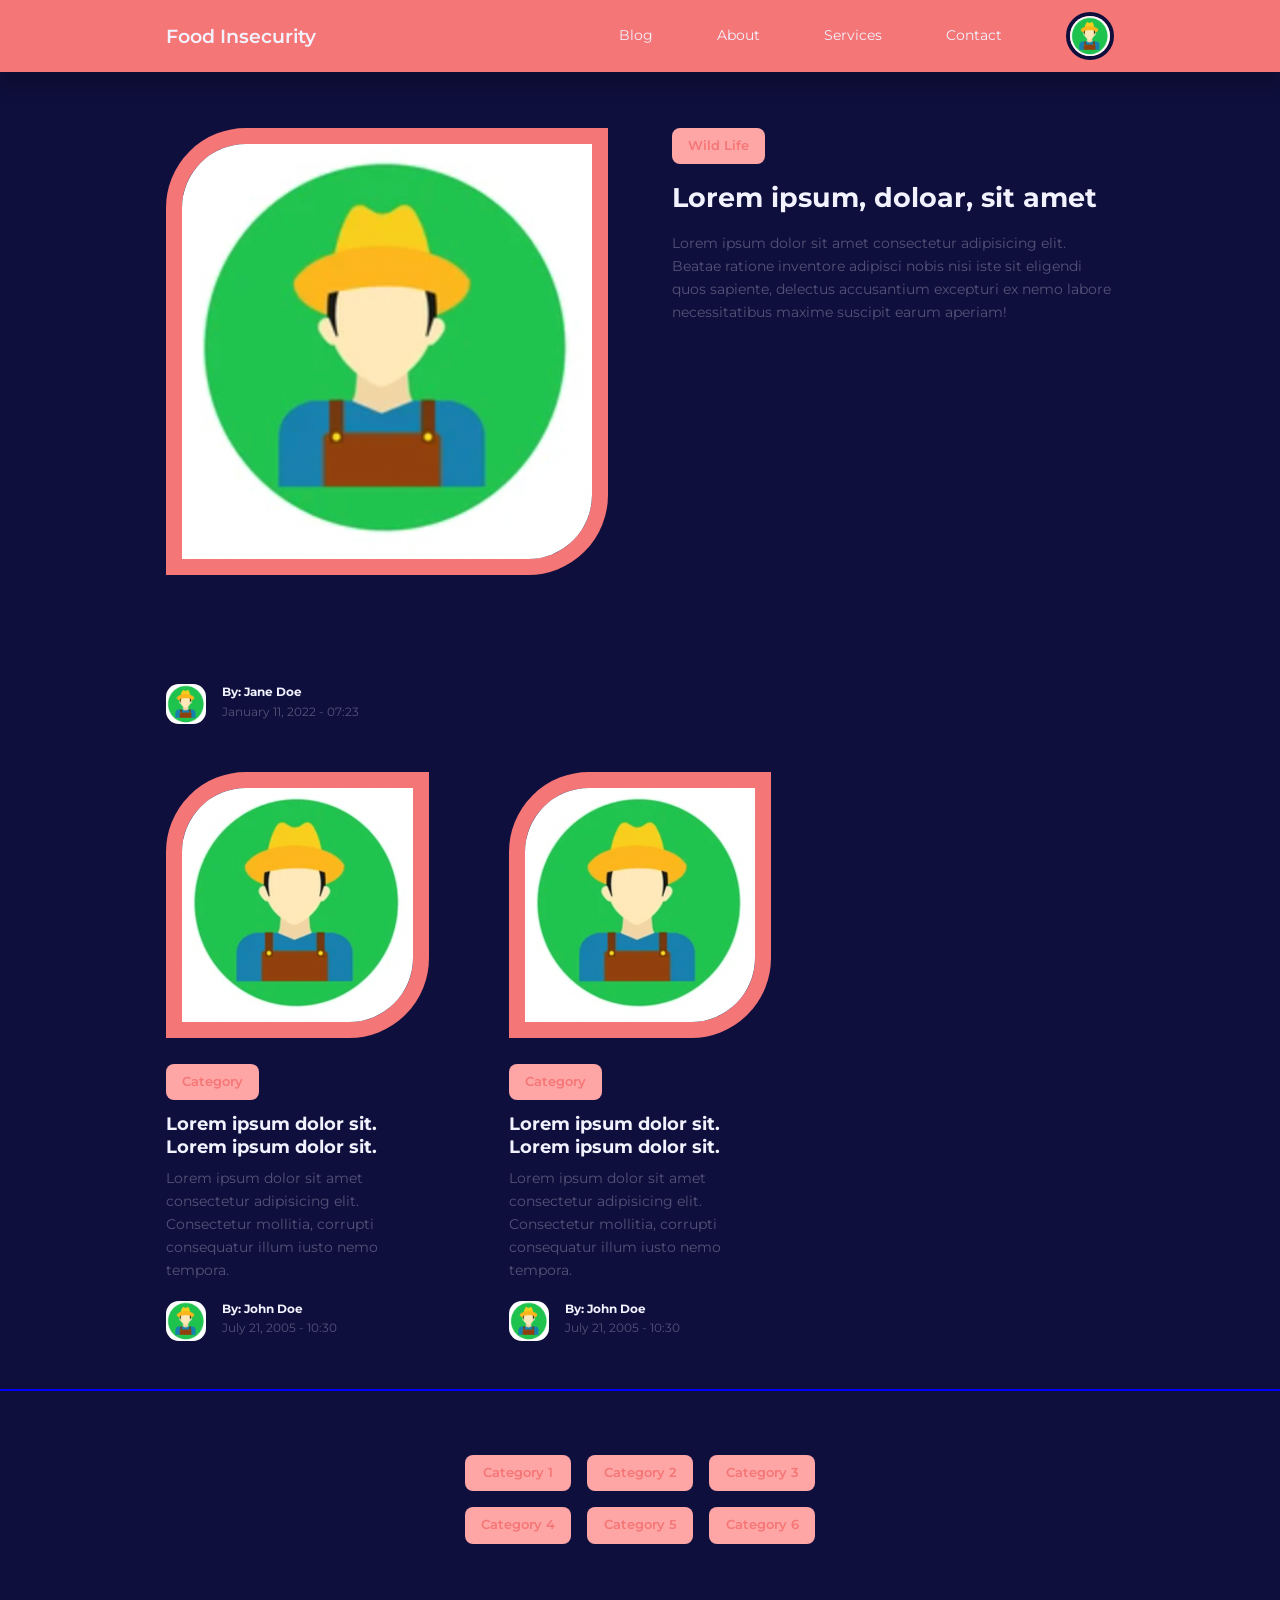
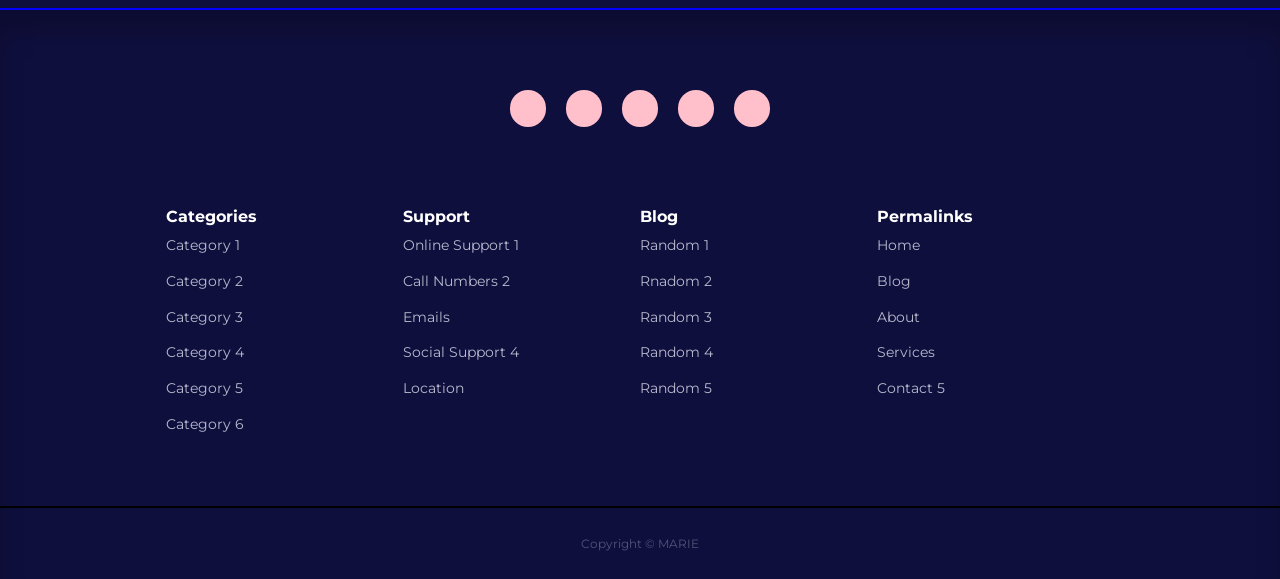
==== index.html @ 0c1de83c "added contents to category page and title" ====
<!DOCTYPE html>
<html lang="en">
<head>
    <meta charset="UTF-8">
    <meta http-equiv="X-UA-Compatible" content="IE=edge">
    <meta name="viewport" content="width=device-width, initial-scale=1.0">
    <title>Blog Website</title>
    <link rel="stylesheet" href="style.css"> 
    <!-- icons  -->
    <link rel="stylesheet" href="https://unicons.iconscout.com/release/v4.0.0/css/line.css">
    <link href="https://fonts.googleapis.com/css2?family=Montserrat:wght@300;400;500;600;700;800&display=swap" rel="stylesheet">
</head>
<body>
    <nav>
        <div class="container nav__container">
            <a href="index.html" class="nav__logo">Food Insecurity</a>
            <ul class="nav__items">
                <li><a href="blog.html">Blog</a></li>
                <li><a href="about.html">About</a></li>
                <li><a href="services.html">Services</a></li>
                <li><a href="contact.html">Contact</a></li>
                <!-- <li><a href="signin.html">SignIn</a></li> -->
                <li class="nav__profile">
                    <div class="avatar">
                        <img src="./images/farmer1_avatar.png">
                    </div>
                    <ul>
                        <li><a href="dashboard.html">Dashboard</a></li>
                        <li><a href="logout.html">Logout</a></li>
                    </ul>
                </li>
            </ul>
            
            <button id="open__nav-btn"><i class="uil uil-bars"></i></button>
            <button id="close__nav-btn"><i class="uil uil-multiply"></i></button>
         </div>
    </nav>
    <!-- end of nav -->

    <section class="featured"> 
        <div class="container featured__container">
            <div class="post__thumbnail">
                <img src="./images/farmer1_avatar.png">
            </div>
                <div class="post__info">
                    <a href="" class="category__button">Wild Life</a>
                    <h2 class="post__title"><a href="post.html"> Lorem ipsum, doloar, sit amet </a></h2>
                    <p class="post_body">
                        Lorem ipsum dolor sit amet consectetur adipisicing elit. Beatae ratione inventore adipisci nobis nisi iste sit eligendi quos sapiente, delectus accusantium excepturi ex nemo labore necessitatibus maxime suscipit earum aperiam!</p>
                </div>
                <div class="post__author">
                    <div class="post__author-avatar">
                        <img src="./images/farmer1_avatar.png">
                    </div>
                    <div class="post__author-info">
                        <h5>By: Jane Doe</h5>
                        <small>January 11, 2022 - 07:23</small>
                    </div>
                </div>
        </div>
    </section>
    <!-- end of featured -->

    <section class="posts">
        <div class="container posts__container">
            <article class="post">
                <div class="post__thumbnail">
                    <img src="./images/farmer1_avatar.png">
                </div>
                <div class="post__info">
                    <a href="category-posts.html" class="category__button">Category</a>
                    <h3 class="post_title">
                        <a href="post.html">Lorem ipsum dolor sit. Lorem ipsum dolor sit. </a>
                    </h3>
                    <p class="post__body">
                        Lorem ipsum dolor sit amet consectetur adipisicing elit. Consectetur mollitia, corrupti consequatur illum iusto nemo tempora.
                    </p>
                    <div class="post__author">
                        <div class="post__author-avatar">
                            <img src="./images/farmer1_avatar.png">
                        </div>
                        <div class="post__author-info">
                            <h5>By: John Doe </h5>
                            <small>
                                July 21, 2005 - 10:30
                            </small>
                        </div>
                    </div>
                </div>
            </article>
            <article class="post">
                <div class="post__thumbnail">
                    <img src="./images/farmer1_avatar.png">
                </div>
                <div class="post__info">
                    <a href="category-posts.html" class="category__button">Category</a>
                    <h3 class="post_title">
                        <a href="post.html">Lorem ipsum dolor sit. Lorem ipsum dolor sit. </a>
                    </h3>
                    <p class="post__body">
                        Lorem ipsum dolor sit amet consectetur adipisicing elit. Consectetur mollitia, corrupti consequatur illum iusto nemo tempora.
                    </p>
                    <div class="post__author">
                        <div class="post__author-avatar">
                            <img src="./images/farmer1_avatar.png">
                        </div>
                        <div class="post__author-info">
                            <h5>By: John Doe </h5>
                            <small>
                                July 21, 2005 - 10:30
                            </small>
                        </div>
                    </div>
                </div>
            </article>
        </div>
    </section>

    <!-- start of categrory -->
    <section class="category__buttons">
        <div class="container category__buttons-container">
            <a href="" class="category__button">Category 1</a>
            <a href="" class="category__button">Category 2</a>
            <a href="" class="category__button">Category 3</a>
            <a href="" class="category__button">Category 4</a>
            <a href="" class="category__button">Category 5</a>
            <a href="" class="category__button">Category 6</a>
        </div>
    </section>

    <!-- start of footer -->
    <footer>
        <div class="footer__socials">
            <a href="https://youtube.com" target="_blank"><i class="uil uil-youtube"></i></a>
            <a href="https://facebook.com" target="_blank"><i class="uil uil-facebook-f"></i></a>
            <a href="https://instagram.com" target="_blank"><i class="uil uil-instagram-alt"></i></a>
            <a href="https://linkedin.com" target="_blank"><i class="uil uil-linkedin"></i></a>
            <a href="https://twitter.com" target="_blank"><i class="uil uil-twitter"></i></a>
        </div>

        <div class="container footer__container">
            <article>
                <h4>Categories</h4>
                <ul>
                    <li><a href="">Category 1</a></li>
                    <li><a href="">Category 2</a></li>
                    <li><a href="">Category 3</a></li>
                    <li><a href="">Category 4</a></li>
                    <li><a href="">Category 5</a></li>
                    <li><a href="">Category 6</a></li>
                </ul>
            </article>
            <article>
                <h4>Support</h4>
                <ul>
                    <li><a href="">Online Support 1</a></li>
                    <li><a href="">Call Numbers 2</a></li>
                    <li><a href="">Emails </a></li>
                    <li><a href="">Social Support 4</a></li>
                    <li><a href="">Location</a></li>
                </ul>
            </article>
            <article>
                <h4>Blog</h4>
                <ul>
                    <li><a href="">Random 1</a></li>
                    <li><a href="">Rnadom 2</a></li>
                    <li><a href="">Random 3</a></li>
                    <li><a href="">Random 4</a></li>
                    <li><a href="">Random 5</a></li>
                </ul>
            </article>
            <article>
                <h4>Permalinks</h4>
                <ul>
                    <li><a href="">Home</a></li>
                    <li><a href="">Blog</a></li>
                    <li><a href="">About</a></li>
                    <li><a href="">Services</a></li>
                    <li><a href="">Contact 5</a></li>
                </ul>
            </article>
        </div>
        <div class="footer__copyright">
            <small>Copyright &copy; MARIE </small>
        </div>
    </footer>

    <script src="./main.js"></script>
</body>
</html>
---- style.css ----
:root {
    --color-primary: #F57676;
    --color-primary-light: #FCC0C0;
    --color-primary-variant: #FEA5A5;
    --color-red: #F70A0A;
    --color-red-light: #F94444;
    --color-green: #00c475;
    --color-green-light: hsl(156,100%,38%,15%);
    --color-gray-900: #1e1e66;
    --color-gray-700: #2d2b7c;
    --color-gray-300: rgba(242, 242, 254, 0.3);
    --color-white: #f2f2fe;
    --color-bg: #0f0f3e;

    --transition: all 300ms ease;

    --container-width-lg: 74%;
    --container-width-md: 88%;
    --form-width: 40%;

    --card-border-radius-1: 0.3rem;
    --card-border-radius-2: 0.5rem;
    --card-border-radius-3: 0.8rem;
    --card-border-radius-4: 2rem;
    --card-border-radius-5: 5rem;

}

* {
    margin: 0;
    padding: 0;
    outline: 0;
    border: 0;
    appearance: 0;
    list-style: none;
    text-decoration: none;
}

body {
    font-family: 'Montserrat', sans-serif;
    line-height: 1.6;
    color: var(--color-gray-300);
    overflow-x: hidden;
    background: var(--color-bg);
    font-size: 0.9rem; 
} 

.container {
    width: var(--container-width-lg);
    max-width: 1800px;
    margin-inline: auto;
}

section {
    margin-top: 3rem;
    width: 100vw;

}

h1, h2, h3, h4, h5 {
    color: var(--color-white);
    line-height: 1.3;
}

h1 {
    font-size: 3rem;
    margin: 1rem 0;
}

h2 {
    font-size: 1.7rem;
    margin: 1rem 0;
}

h3 {
    font-size: 1.1rem;
    margin: 0.8rem 0 0.5rem;
}

h4 {
    font-size: 1rem;
}

a {
    color: var(--color-white);
    transition: var(--transition)
}

img {
    display: block;
    width: 100%;
    object-fit: cover;
}


/* nav */
nav {
    background: var(--color-primary);
    width: 100vw;
    height: 4.5rem;
    position: fixed;
    top: 0;
    z-index: 10;
    box-shadow: 0 1rem 1rem rgba(0,0,0,0.2);
}

nav button {
    display: none;
}

.nav__container {
    height: 100%;
    display: flex;
    align-items: center;
    justify-content: space-between;
}

.avatar {
    width: 2.5rem;
    height: 2.5rem;
    border-radius: 50%;
    overflow: hidden;
    border: 0.3rem solid var(--color-bg);
}

.nav__logo {
    font-weight: 600;
    font-size: 1.2rem;
}

.nav__items {
    display: flex;
    align-items: center;
    gap: 4rem;
}

.nav__profile {
    position: relative;
    cursor: pointer;
}

.nav__profile ul {
    position: absolute;
    top: 125%;
    right: 0;
    display: flex;
    flex-direction: column;
    box-shadow: 0 3rem 3rem rgba(0,0,0,0.4);
    visibility: hidden;
    opacity: 0;
    transition: var(--transition);
}
/* this will show nav ul when hovering over .nav__profile */
.nav__profile:hover > ul {
    visibility: visible;
    opacity: 1;
}

.nav__profile ul li a {
    padding: 1rem;
    background: var(--color-gray-900);
    display: block;
    width: 100%;
}

.nav__profile ul li:last-child a {
    background: var(--color-red);
    color: var(--ccolor-bg);
}



/* category button */
.category__button {
    background: var(--color-primary-variant);
    color: var(--color-primary);
    display: inline-block;
    padding: 0.5rem 1rem;
    border-radius: var(--card-border-radius-2);
    font-weight: 600;
    font-size: 0.8rem;
    text-align: center;
}

.category__button:hover {
    color: var(--color-white);
}

/* general post */
.post__thumbnail {
    border-radius: var(--card-border-radius-5) 0;
    border: 1rem solid var(--color-primary);
    overflow: hidden;
    margin-bottom: 1.6rem;
}

.post:hover .post__thumbnail img {
    filter: saturate(0);
    transition: filter 500ms ease;
}

.post__author {
    display: flex;
    gap: 1rem;
    margin-top: 1.2rem;
}

.post__author-avatar {
    width: 2.5rem;
    height: 2.5rem;
    border-radius: var(--card-border-radius-3);
    overflow: hidden;
}

/* featured post */
.featured {
    margin-top: 8rem;
}

.featured__container {
    display: grid;
    grid-template-columns: 1fr 1fr;
    gap: 4rem;  
}

.featured .post__thumbnail {
    height: fit-content;
}

/* posts */
.posts__container {
    display: grid;
    grid-template-columns: repeat(3, 1fr);
    gap: 5rem;
}

/* button categories */
.category__buttons {
    padding: 4rem 0;
    border-top: 2px solid blue;
    border-bottom: 2px solid blue;
}

.category__buttons-container {
    width: fit-content;
    display: grid;    
    grid-template-columns: repeat(3, 1fr);
    gap: 1rem;
}

/* footer */
footer {
    background: #0f0f3e;
    padding: 5rem 0 0;
    box-shadow: inset 0 1.5rem 1.5rem rgba(0,0,0,0.2);
}

.footer__socials {
    margin-inline: auto;
    width: fit-content;
    margin-bottom: 5rem;
    display: flex;
    justify-content: space-between;
    align-items: center;
    gap: 1.2rem;
}

.footer__socials a {
    background-color: pink;
    border-radius: 50%;
    width: 2.3rem;
    height: 2.3rem;
    display: flex;
    align-items: center;
    justify-content: center;
}

.footer__socials a:hover {
    background: white;
    color: green;
}

.footer__container {
    display: grid;
    grid-template-columns: repeat(4, 1fr);
}

footer h4 {
    color: white;
    margin-bottom: blue;
}

footer ul li {
    padding: 0.4rem 0;
}

footer ul a {
    opacity: 0.75;
}

footer ul a:hover {
    letter-spacing: 0.2rem;
    opacity: 1;
}

.footer__copyright {
    text-align: center;
    padding: 1.5rem 0;
    border-top: 2px solid black;
    margin-top: 4rem;
}

/* search */
.search__bar {
    margin-top: 7rem;
}

.search__bar-container {
    position: relative;
    width: 30rem;
    background: var(--color-gray-900);
    display: flex;
    align-items: center;
    justify-content: space-between;
    overflow: hidden;
    padding: 0.6rem 1rem;
    border-radius: var(--card-border-radius-2);
    color: var(--color-gray-300);
}

.search__bar-container > div {
    width: 100%;
    display: flex;
    align-items: center;
}

.search__bar input {
    background-color: transparent;
    margin-left: 0.7rem;
    padding: 0.5rem 0;
    width: 100%;
}

/* button  */
.btn {
    display: inline-block;
    width: fit-content;
    padding: 0.6rem 1.2rem;
    background-color: var(--color-primary);
    border-radius: var(--card-border-radius-2);
    cursor: pointer;
    transition: var(--transition);
    color: white;
}

/* single .post */
.singlepost {
    margin: 6rem 0 2rem;
}

.singlepost__container {
    width: var(--form-width);
    background: var(--color-gray-900);
    padding: 1rem 2rem 3rem;
}
.singlepost__thumbnail {
    margin-top: 1.5rem 0 1rem;
}
.singlepost__container p {
    margin-top: 1rem;
    line-height: 1.7;
}

/* media queries (tablets, medium devices) */
@media screen and (max-width: 1024px) {
    .container {
        width: var(--container-width-md);
    }
    h2 {
        font-size: 1.6rem;
    }
    h3 {
        font-size: 1.2rem;
    }
    h5 {
        font-size: 0.8rem;
    }

    nav button {
        display: inline-block;
        font-size: 1.5rem;
        background: transparent;
        color: var(--color-white);
        cursor: pointer;
    }

    nav button#close__nav-btn {
        display: none;
    }

    .nav__container {
        position: relative;
    }

    .nav__items {
        position: absolute;
        flex-direction: column;
        top: 100%;
        right: 0;
        align-items: flex-start;
        justify-content: center;
        gap:0;
        display: none;
    }

    .nav__items li {
        width: 100%;
        height: 4.5rem;
        display: flex;
        align-items: center;
        box-shadow: -2rem 3rem 7rem rgba(0,0,0,0.7);
        border-top: 1px solid var(--color-bg);
        animation: animateDropdown 1s 0s ease forwards;
        opacity: 0;
        transform-origin: top;
    }
   
    @keyframes animateDropdown {
        0% {
            transform: rotateX(90deg);
        }
        100% {
            transform: rotateX(0deg);
            opacity: 1;
        }
    }

    .nav__items li a {
        border-radius: 0;
        width: 100%;
        height: 100%;
        background: var(--color-gray-900);
        padding: 0 2rem;
        display: flex;
        align-items: center;
    }


    .nav__profile {
        background: var(--color-gray-900);
    }

    .nav__profile ul {
        top: 100%;
        width: 100%;
    }

    .nav__profile .avatar {
        margin-left: 2rem;
        border: 0;

    }

    .featured__container {
        gap: 3rem;
    }

    .posts__container {
        grid-template-columns: 1fr 1fr;
        gap: 3rem;
    }

    .footer__container {
        grid-template-columns: 1fr 1fr ;
    }

    .search__bar-container {
        width: 60%;
    }
}

/* media queries (phones, small devices) */

@media screen and (max-width: 600px) {
   section {
     margin-top: 2rem; 
   }
   h1 {
    font-size: 2rem;
   }
   .featured {
    margin-top: 6rem;
   }
   .featured__container {
    grid-template-columns: 1fr;
    gap: 0;
   }
   .posts__container {
    grid-template-columns: 1fr;
   }
   .category__buttons-container {
    grid-template-columns: 1fr 1fr;
   }
   .footer__container {
    grid-template-columns: 1fr;
    text-align: center;
    gap: 2rem;

   }
   /* blog */
   .search__bar-container {
    width:  var(--container-width-md);
}
}
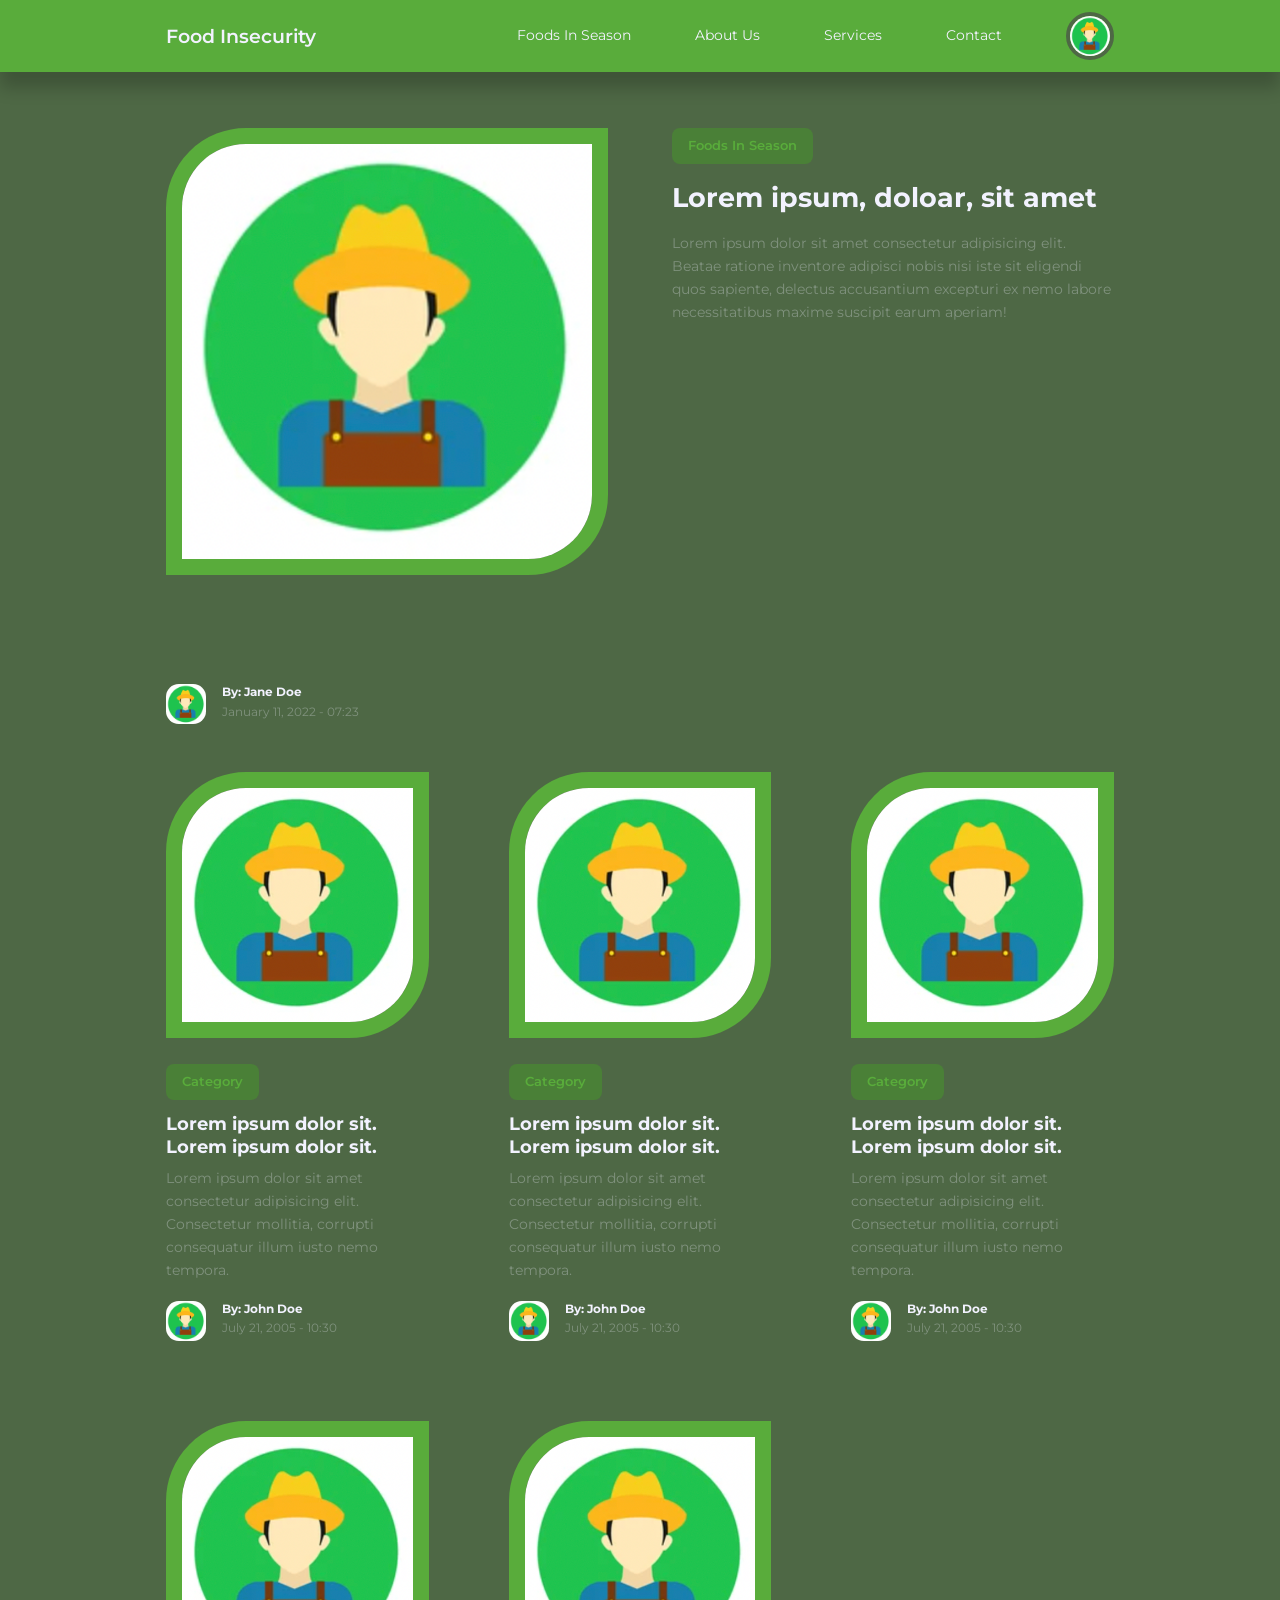
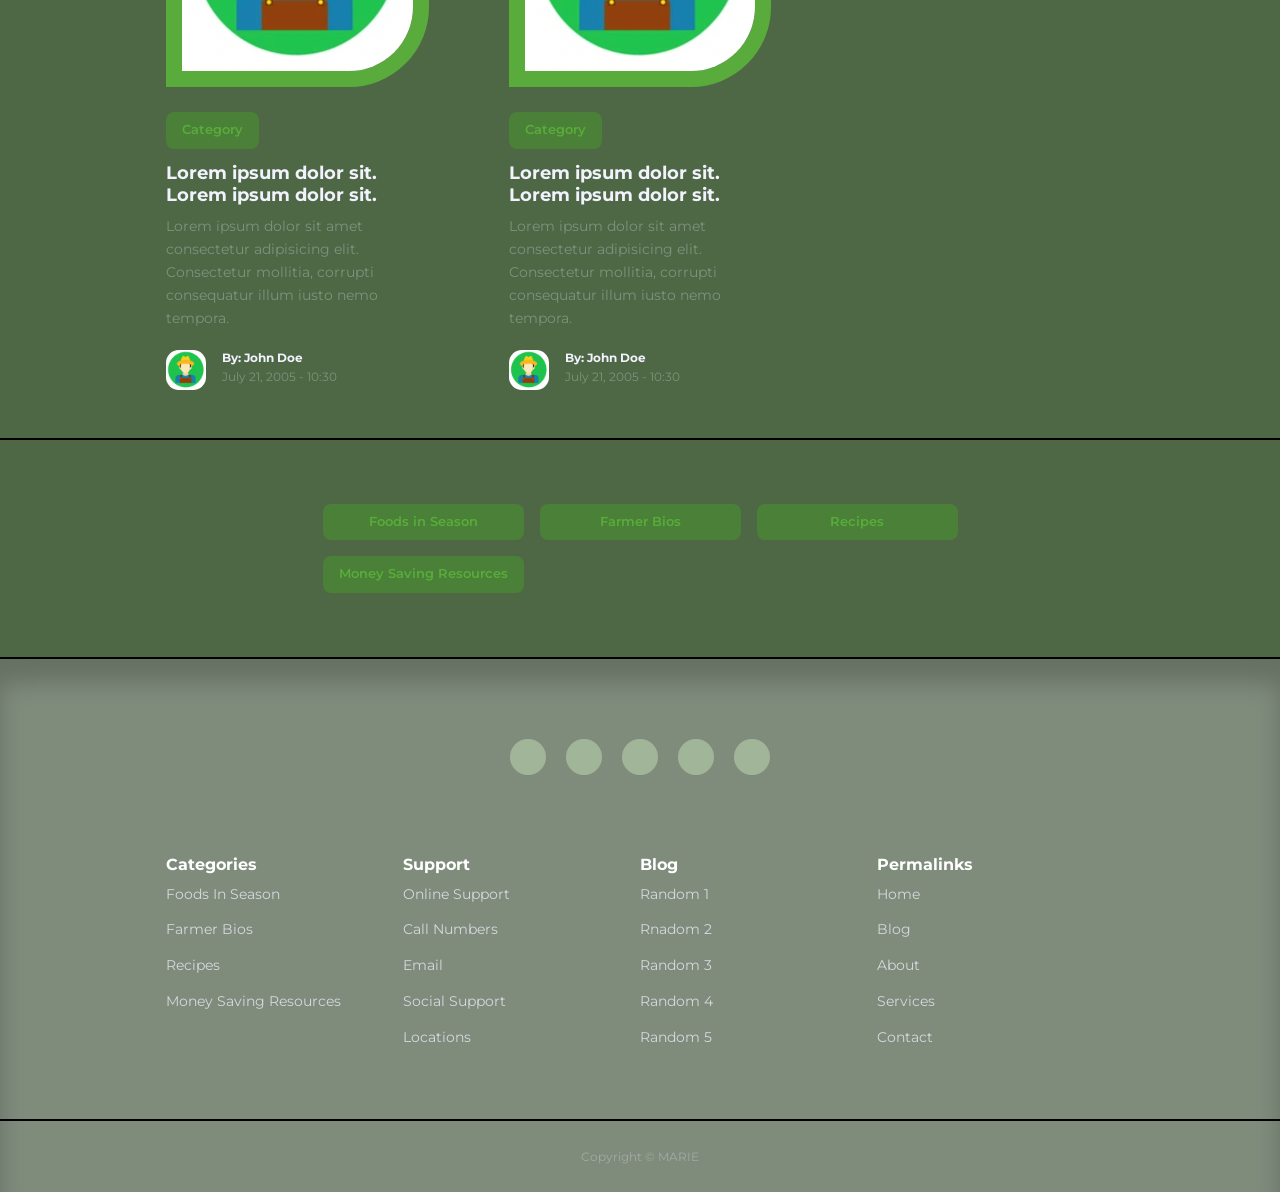
==== commit f407d7cf: "changing color theme, label names" ====
--- a/index.html
+++ b/index.html
@@ -15,8 +15,8 @@
         <div class="container nav__container">
             <a href="index.html" class="nav__logo">Food Insecurity</a>
             <ul class="nav__items">
-                <li><a href="blog.html">Blog</a></li>
-                <li><a href="about.html">About</a></li>
+                <li><a href="blog.html">Foods In Season</a></li>
+                <li><a href="about.html">About Us</a></li>
                 <li><a href="services.html">Services</a></li>
                 <li><a href="contact.html">Contact</a></li>
                 <!-- <li><a href="signin.html">SignIn</a></li> -->
@@ -43,7 +43,7 @@
                 <img src="./images/farmer1_avatar.png">
             </div>
                 <div class="post__info">
-                    <a href="" class="category__button">Wild Life</a>
+                    <a href="" class="category__button">Foods In Season</a>
                     <h2 class="post__title"><a href="post.html"> Lorem ipsum, doloar, sit amet </a></h2>
                     <p class="post_body">
                         Lorem ipsum dolor sit amet consectetur adipisicing elit. Beatae ratione inventore adipisci nobis nisi iste sit eligendi quos sapiente, delectus accusantium excepturi ex nemo labore necessitatibus maxime suscipit earum aperiam!</p>
@@ -113,18 +113,92 @@
                     </div>
                 </div>
             </article>
+            <article class="post">
+                <div class="post__thumbnail">
+                    <img src="./images/farmer1_avatar.png">
+                </div>
+                <div class="post__info">
+                    <a href="category-posts.html" class="category__button">Category</a>
+                    <h3 class="post_title">
+                        <a href="post.html">Lorem ipsum dolor sit. Lorem ipsum dolor sit. </a>
+                    </h3>
+                    <p class="post__body">
+                        Lorem ipsum dolor sit amet consectetur adipisicing elit. Consectetur mollitia, corrupti consequatur illum iusto nemo tempora.
+                    </p>
+                    <div class="post__author">
+                        <div class="post__author-avatar">
+                            <img src="./images/farmer1_avatar.png">
+                        </div>
+                        <div class="post__author-info">
+                            <h5>By: John Doe </h5>
+                            <small>
+                                July 21, 2005 - 10:30
+                            </small>
+                        </div>
+                    </div>
+                </div>
+            </article>
+            <article class="post">
+                <div class="post__thumbnail">
+                    <img src="./images/farmer1_avatar.png">
+                </div>
+                <div class="post__info">
+                    <a href="category-posts.html" class="category__button">Category</a>
+                    <h3 class="post_title">
+                        <a href="post.html">Lorem ipsum dolor sit. Lorem ipsum dolor sit. </a>
+                    </h3>
+                    <p class="post__body">
+                        Lorem ipsum dolor sit amet consectetur adipisicing elit. Consectetur mollitia, corrupti consequatur illum iusto nemo tempora.
+                    </p>
+                    <div class="post__author">
+                        <div class="post__author-avatar">
+                            <img src="./images/farmer1_avatar.png">
+                        </div>
+                        <div class="post__author-info">
+                            <h5>By: John Doe </h5>
+                            <small>
+                                July 21, 2005 - 10:30
+                            </small>
+                        </div>
+                    </div>
+                </div>
+            </article>
+            <article class="post">
+                <div class="post__thumbnail">
+                    <img src="./images/farmer1_avatar.png">
+                </div>
+                <div class="post__info">
+                    <a href="category-posts.html" class="category__button">Category</a>
+                    <h3 class="post_title">
+                        <a href="post.html">Lorem ipsum dolor sit. Lorem ipsum dolor sit. </a>
+                    </h3>
+                    <p class="post__body">
+                        Lorem ipsum dolor sit amet consectetur adipisicing elit. Consectetur mollitia, corrupti consequatur illum iusto nemo tempora.
+                    </p>
+                    <div class="post__author">
+                        <div class="post__author-avatar">
+                            <img src="./images/farmer1_avatar.png">
+                        </div>
+                        <div class="post__author-info">
+                            <h5>By: John Doe </h5>
+                            <small>
+                                July 21, 2005 - 10:30
+                            </small>
+                        </div>
+                    </div>
+                </div>
+            </article>
         </div>
     </section>
 
     <!-- start of categrory -->
     <section class="category__buttons">
         <div class="container category__buttons-container">
-            <a href="" class="category__button">Category 1</a>
-            <a href="" class="category__button">Category 2</a>
-            <a href="" class="category__button">Category 3</a>
-            <a href="" class="category__button">Category 4</a>
-            <a href="" class="category__button">Category 5</a>
-            <a href="" class="category__button">Category 6</a>
+            <a href="" class="category__button">Foods in Season</a>
+            <a href="" class="category__button">Farmer Bios</a>
+            <a href="" class="category__button">Recipes</a>
+            <a href="" class="category__button">Money Saving Resources</a>
+
         </div>
     </section>
 
@@ -142,22 +216,20 @@
             <article>
                 <h4>Categories</h4>
                 <ul>
-                    <li><a href="">Category 1</a></li>
-                    <li><a href="">Category 2</a></li>
-                    <li><a href="">Category 3</a></li>
-                    <li><a href="">Category 4</a></li>
-                    <li><a href="">Category 5</a></li>
-                    <li><a href="">Category 6</a></li>
+                    <li><a href="">Foods In Season</a></li>
+                    <li><a href="">Farmer Bios</a></li>
+                    <li><a href="">Recipes</a></li>
+                    <li><a href="">Money Saving Resources</a></li>
                 </ul>
             </article>
             <article>
                 <h4>Support</h4>
                 <ul>
-                    <li><a href="">Online Support 1</a></li>
-                    <li><a href="">Call Numbers 2</a></li>
-                    <li><a href="">Emails </a></li>
-                    <li><a href="">Social Support 4</a></li>
-                    <li><a href="">Location</a></li>
+                    <li><a href="">Online Support</a></li>
+                    <li><a href="">Call Numbers</a></li>
+                    <li><a href="">Email</a></li>
+                    <li><a href="">Social Support</a></li>
+                    <li><a href="">Locations</a></li>
                 </ul>
             </article>
             <article>
@@ -177,7 +249,7 @@
                     <li><a href="">Blog</a></li>
                     <li><a href="">About</a></li>
                     <li><a href="">Services</a></li>
-                    <li><a href="">Contact 5</a></li>
+                    <li><a href="">Contact</a></li>
                 </ul>
             </article>
         </div>
--- a/style.css
+++ b/style.css
@@ -1,16 +1,16 @@
 :root {
-    --color-primary: #F57676;
-    --color-primary-light: #FCC0C0;
-    --color-primary-variant: #FEA5A5;
+    --color-primary: #59AC3B;
+    --color-primary-light: #88AE7B;
+    --color-primary-variant: #4A8037;
     --color-red: #F70A0A;
     --color-red-light: #F94444;
     --color-green: #00c475;
     --color-green-light: hsl(156,100%,38%,15%);
-    --color-gray-900: #1e1e66;
-    --color-gray-700: #2d2b7c;
+    --color-gray-900: #3C5334;
+    --color-gray-700: #4E6845;
     --color-gray-300: rgba(242, 242, 254, 0.3);
     --color-white: #f2f2fe;
-    --color-bg: #0f0f3e;
+    --color-bg: #4E6845;
 
     --transition: all 300ms ease;
 
@@ -237,8 +237,8 @@
 /* button categories */
 .category__buttons {
     padding: 4rem 0;
-    border-top: 2px solid blue;
-    border-bottom: 2px solid blue;
+    border-top: 2px solid black;
+    border-bottom: 2px solid black;
 }
 
 .category__buttons-container {
@@ -250,7 +250,7 @@
 
 /* footer */
 footer {
-    background: #0f0f3e;
+    background: #7F8C7C;
     padding: 5rem 0 0;
     box-shadow: inset 0 1.5rem 1.5rem rgba(0,0,0,0.2);
 }
@@ -266,7 +266,7 @@
 }
 
 .footer__socials a {
-    background-color: pink;
+    background-color: rgba(200, 229, 186, 0.466);
     border-radius: 50%;
     width: 2.3rem;
     height: 2.3rem;
@@ -287,7 +287,7 @@
 
 footer h4 {
     color: white;
-    margin-bottom: blue;
+    margin-bottom: var(--color-primary-variant);
 }
 
 footer ul li {
@@ -371,6 +371,16 @@
     line-height: 1.7;
 }
 
+/* category  */
+.category__title {
+    height: 15rem;
+    margin-top: 4.5rem;
+    background-color: var(--color-gray-900);
+    display: grid;
+    place-items: center;
+}
+
+
 /* media queries (tablets, medium devices) */
 @media screen and (max-width: 1024px) {
     .container {
@@ -473,10 +483,12 @@
     .footer__container {
         grid-template-columns: 1fr 1fr ;
     }
-
+/* blog */
     .search__bar-container {
         width: 60%;
     }
+
+
 }
 
 /* media queries (phones, small devices) */
@@ -511,5 +523,10 @@
    .search__bar-container {
     width:  var(--container-width-md);
 }
-}
-
+/* single post */
+.singlepost__container {
+    background-color: transparent;
+    padding: 0;
+    }
+}
+
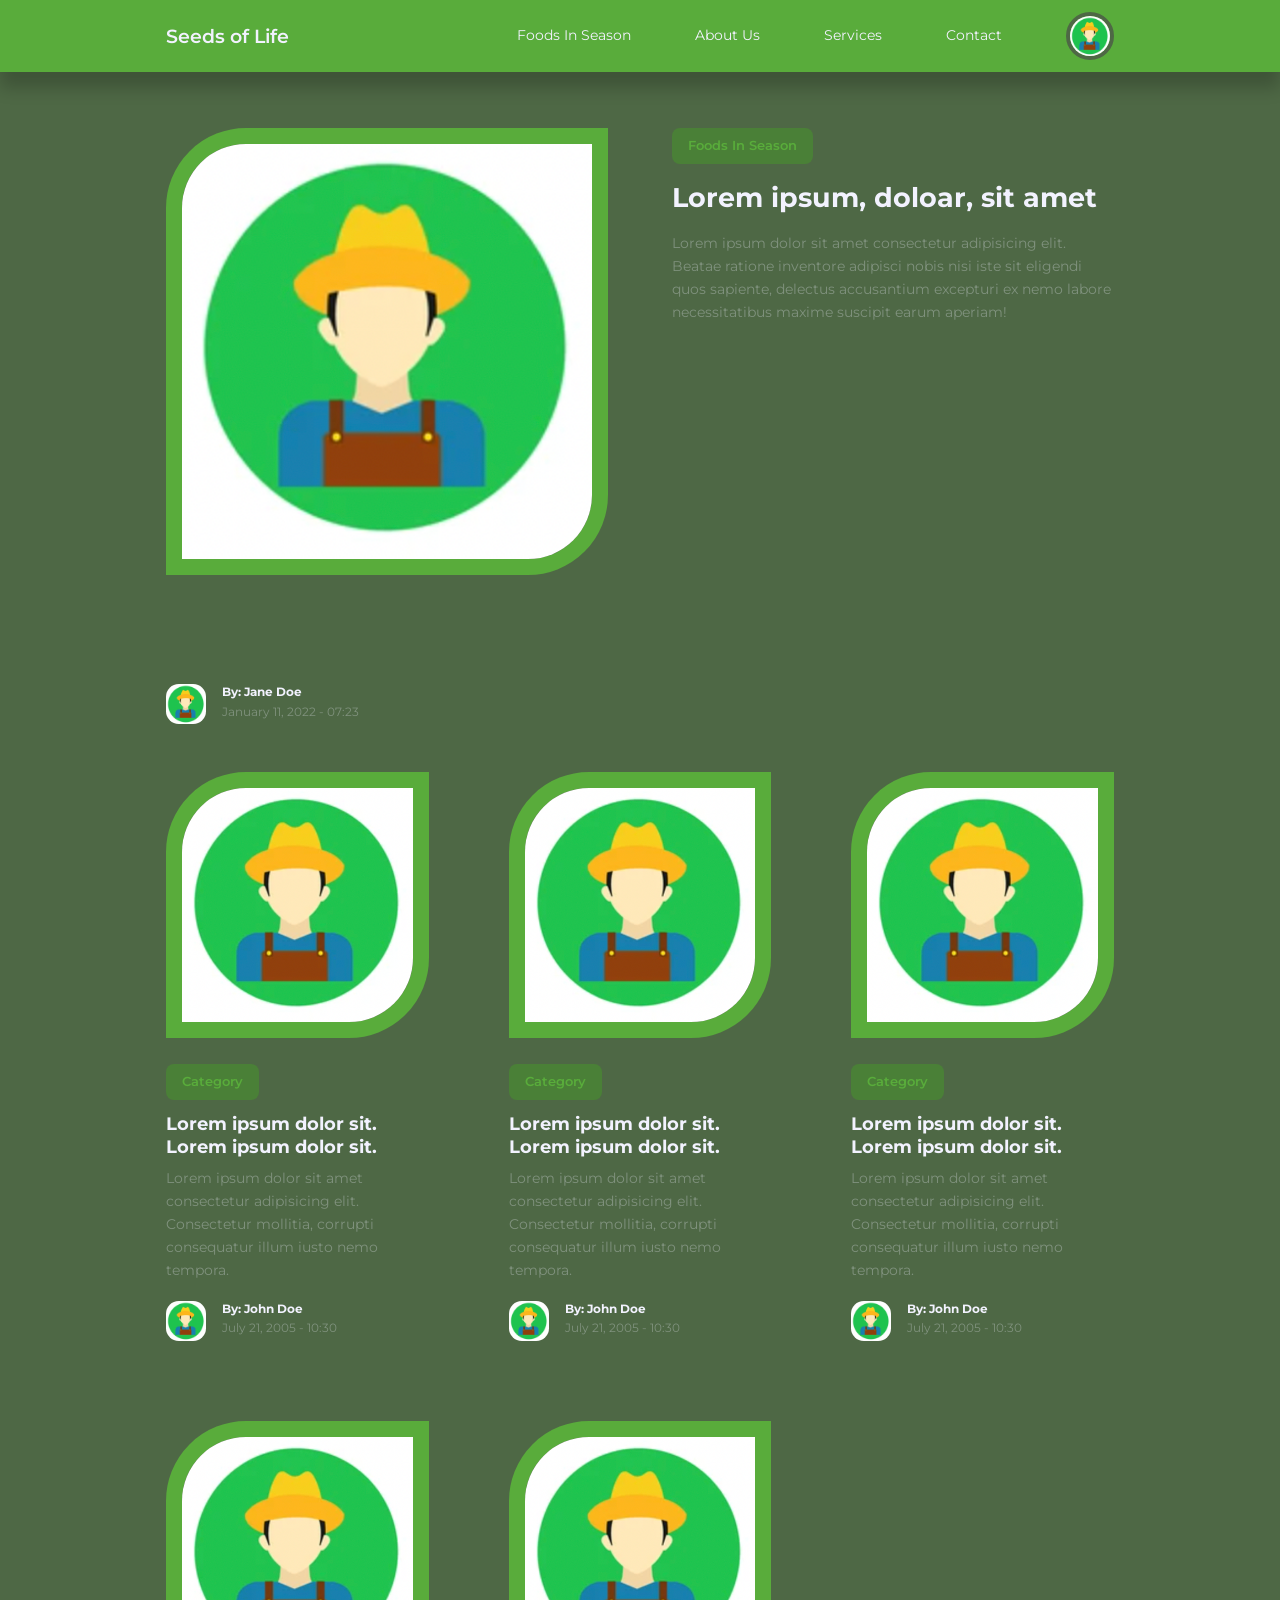
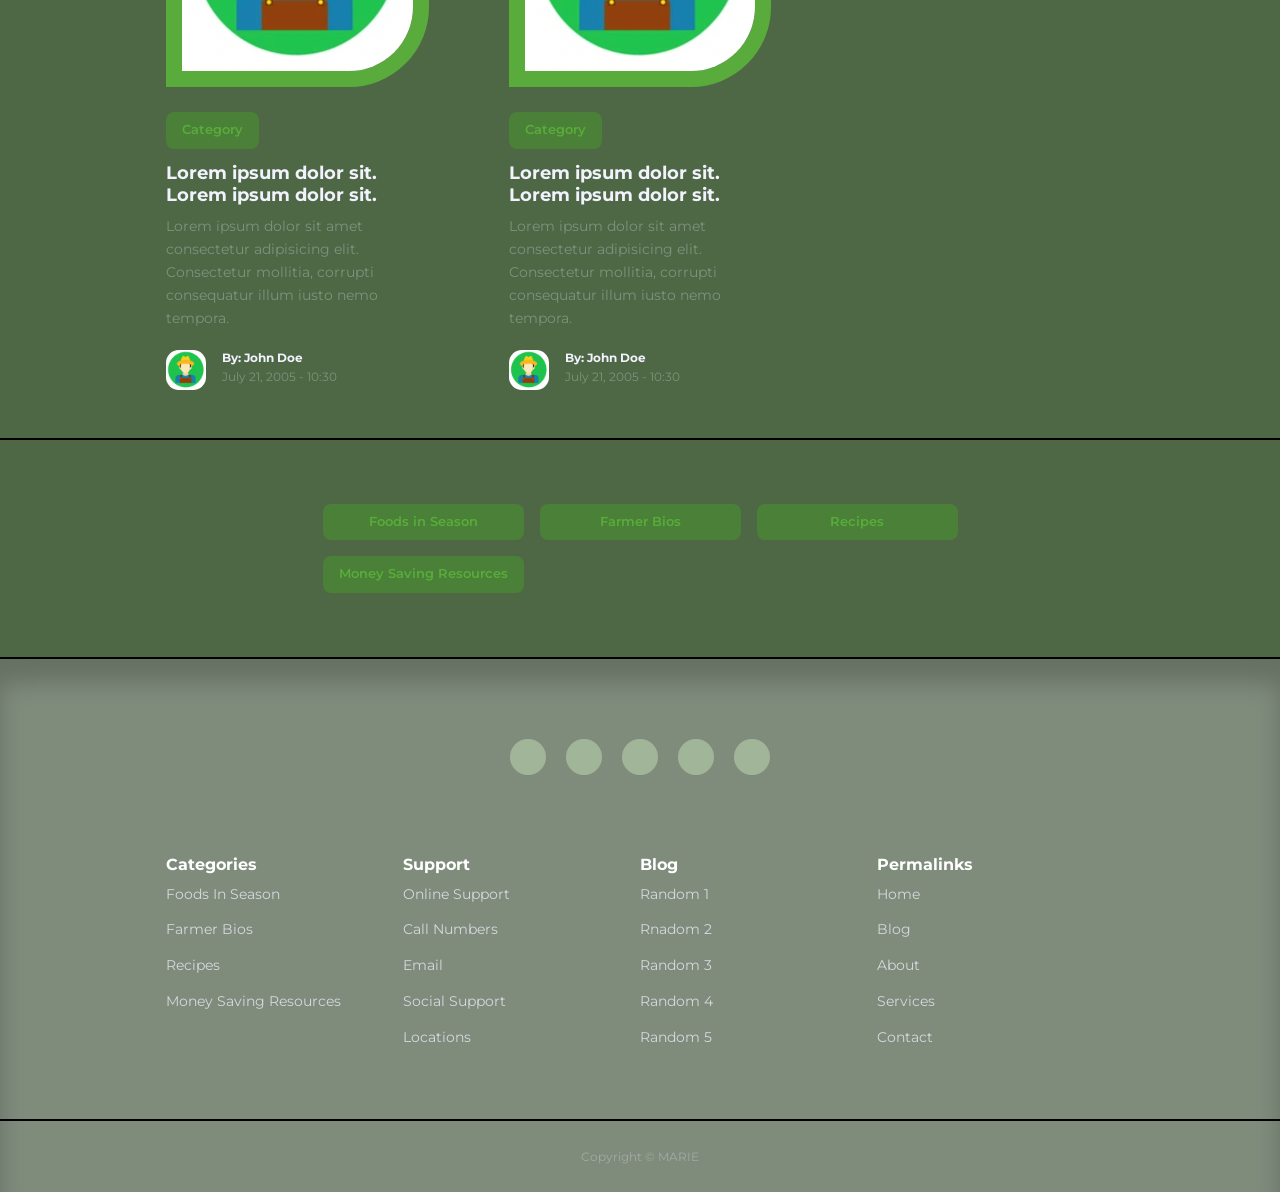
==== commit dc079810: "added company name" ====
--- a/index.html
+++ b/index.html
@@ -13,7 +13,7 @@
 <body>
     <nav>
         <div class="container nav__container">
-            <a href="index.html" class="nav__logo">Food Insecurity</a>
+            <a href="index.html" class="nav__logo">Seeds of Life</a>
             <ul class="nav__items">
                 <li><a href="blog.html">Foods In Season</a></li>
                 <li><a href="about.html">About Us</a></li>
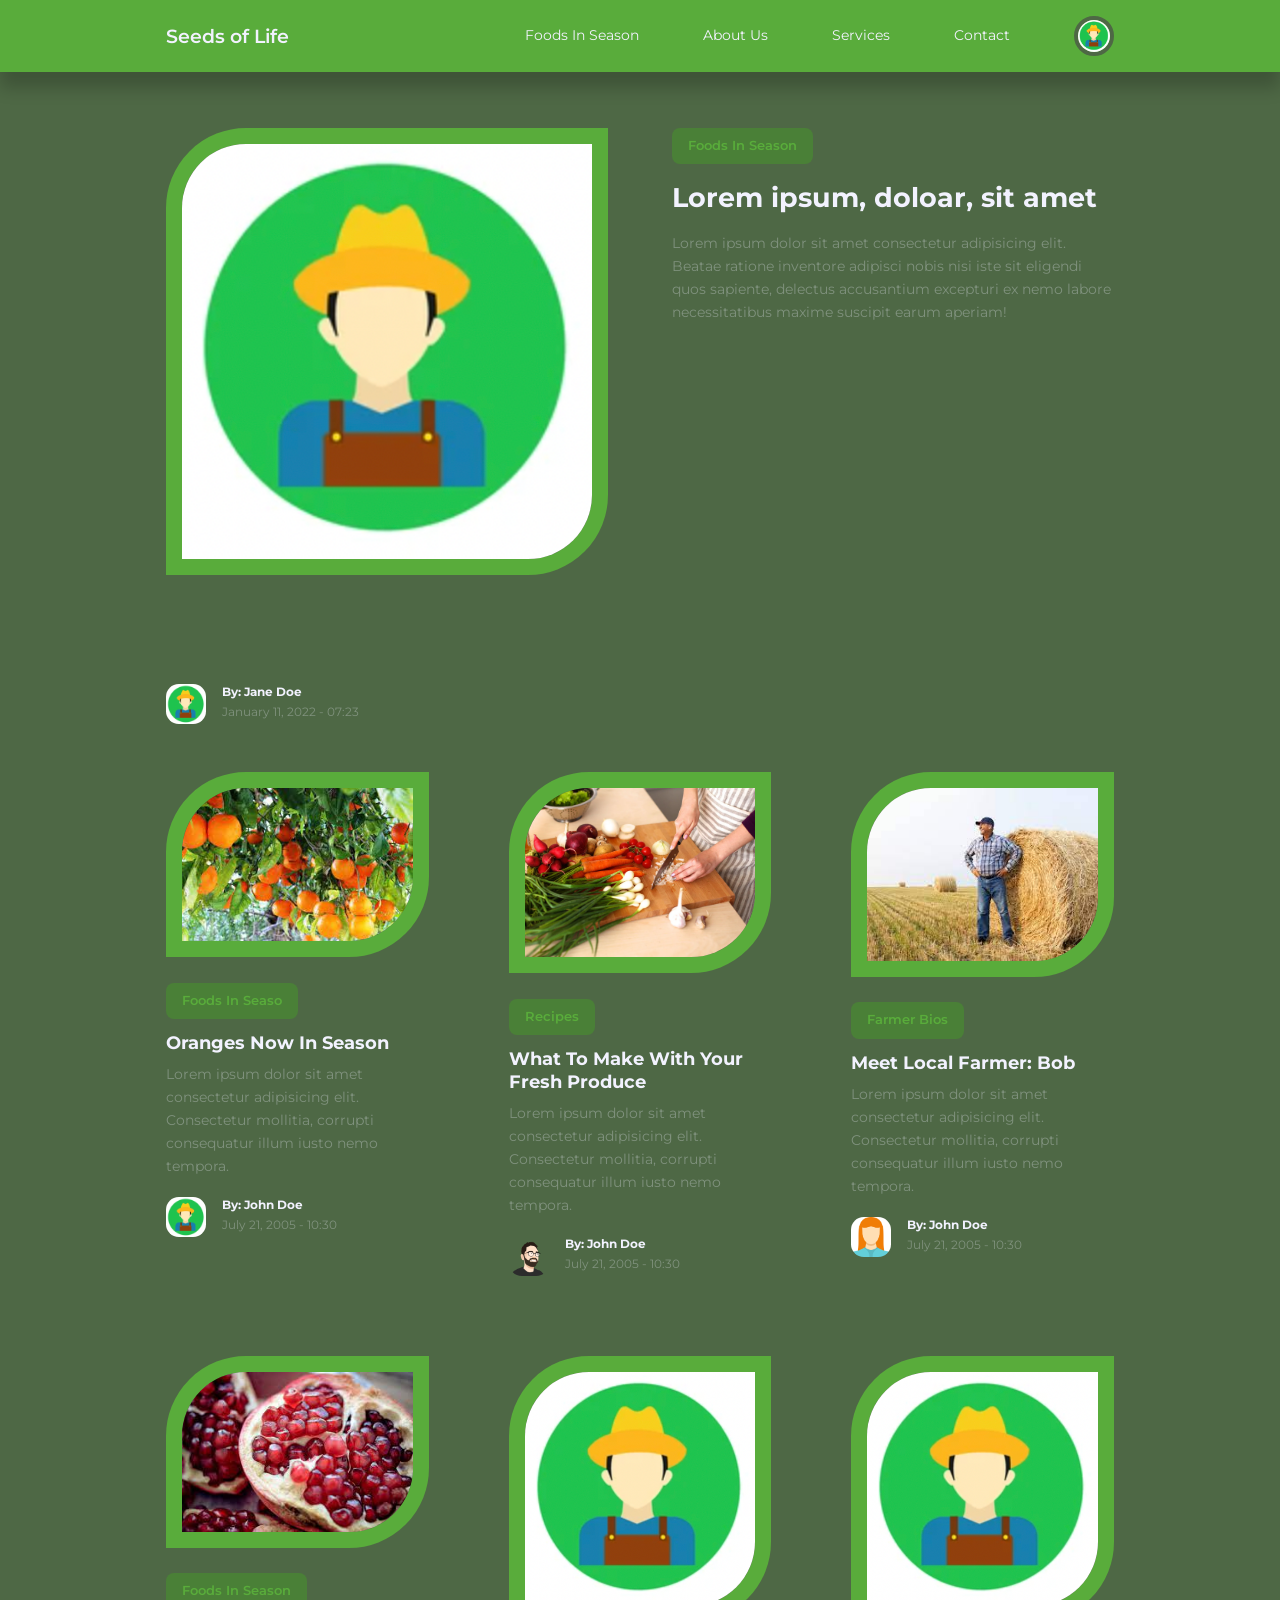
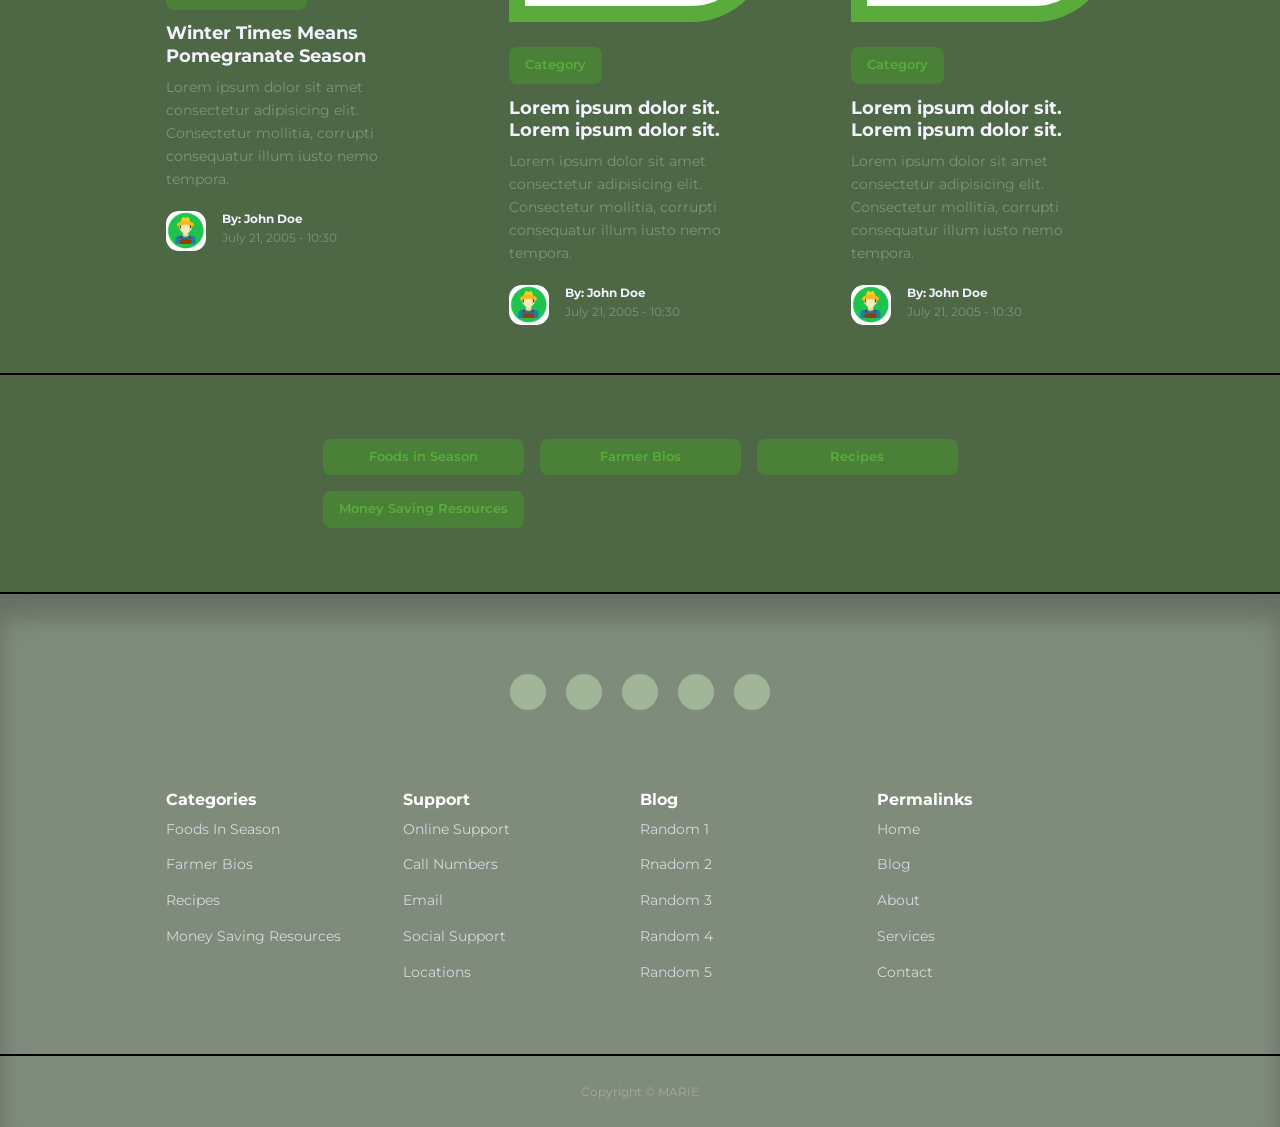
==== commit 0e3f7695: "adding new images/titles to posts on index page" ====
--- a/index.html
+++ b/index.html
@@ -4,7 +4,7 @@
     <meta charset="UTF-8">
     <meta http-equiv="X-UA-Compatible" content="IE=edge">
     <meta name="viewport" content="width=device-width, initial-scale=1.0">
-    <title>Blog Website</title>
+    <title>Seeds of Life Home Page</title>
     <link rel="stylesheet" href="style.css"> 
     <!-- icons  -->
     <link rel="stylesheet" href="https://unicons.iconscout.com/release/v4.0.0/css/line.css">
@@ -65,62 +65,87 @@
         <div class="container posts__container">
             <article class="post">
                 <div class="post__thumbnail">
-                    <img src="./images/farmer1_avatar.png">
-                </div>
-                <div class="post__info">
-                    <a href="category-posts.html" class="category__button">Category</a>
-                    <h3 class="post_title">
-                        <a href="post.html">Lorem ipsum dolor sit. Lorem ipsum dolor sit. </a>
-                    </h3>
-                    <p class="post__body">
-                        Lorem ipsum dolor sit amet consectetur adipisicing elit. Consectetur mollitia, corrupti consequatur illum iusto nemo tempora.
-                    </p>
-                    <div class="post__author">
-                        <div class="post__author-avatar">
-                            <img src="./images/farmer1_avatar.png">
-                        </div>
-                        <div class="post__author-info">
-                            <h5>By: John Doe </h5>
-                            <small>
-                                July 21, 2005 - 10:30
-                            </small>
-                        </div>
-                    </div>
-                </div>
-            </article>
-            <article class="post">
-                <div class="post__thumbnail">
-                    <img src="./images/farmer1_avatar.png">
-                </div>
-                <div class="post__info">
-                    <a href="category-posts.html" class="category__button">Category</a>
-                    <h3 class="post_title">
-                        <a href="post.html">Lorem ipsum dolor sit. Lorem ipsum dolor sit. </a>
-                    </h3>
-                    <p class="post__body">
-                        Lorem ipsum dolor sit amet consectetur adipisicing elit. Consectetur mollitia, corrupti consequatur illum iusto nemo tempora.
-                    </p>
-                    <div class="post__author">
-                        <div class="post__author-avatar">
-                            <img src="./images/farmer1_avatar.png">
-                        </div>
-                        <div class="post__author-info">
-                            <h5>By: John Doe </h5>
-                            <small>
-                                July 21, 2005 - 10:30
-                            </small>
-                        </div>
-                    </div>
-                </div>
-            </article>
-            <article class="post">
-                <div class="post__thumbnail">
-                    <img src="./images/farmer1_avatar.png">
-                </div>
-                <div class="post__info">
-                    <a href="category-posts.html" class="category__button">Category</a>
-                    <h3 class="post_title">
-                        <a href="post.html">Lorem ipsum dolor sit. Lorem ipsum dolor sit. </a>
+                    <img src="./images/oranges.jpg">
+                </div>
+                <div class="post__info">
+                    <a href="category-posts.html" class="category__button">Foods In Seaso</a>
+                    <h3 class="post_title">
+                        <a href="post.html"> Oranges Now In Season </a>
+                    </h3>
+                    <p class="post__body">
+                        Lorem ipsum dolor sit amet consectetur adipisicing elit. Consectetur mollitia, corrupti consequatur illum iusto nemo tempora.
+                    </p>
+                    <div class="post__author">
+                        <div class="post__author-avatar">
+                            <img src="./images/farmer1_avatar.png">
+                        </div>
+                        <div class="post__author-info">
+                            <h5>By: John Doe </h5>
+                            <small>
+                                July 21, 2005 - 10:30
+                            </small>
+                        </div>
+                    </div>
+                </div>
+            </article>
+            <article class="post">
+                <div class="post__thumbnail">
+                    <img src="./images/chopping-vegetables-1.webp">
+                </div>
+                <div class="post__info">
+                    <a href="category-posts.html" class="category__button">Recipes</a>
+                    <h3 class="post_title">
+                        <a href="post.html">What To Make With Your Fresh Produce </a>
+                    </h3>
+                    <p class="post__body">
+                        Lorem ipsum dolor sit amet consectetur adipisicing elit. Consectetur mollitia, corrupti consequatur illum iusto nemo tempora.
+                    </p>
+                    <div class="post__author">
+                        <div class="post__author-avatar">
+                            <img src="./images/avatar2.png">
+                        </div>
+                        <div class="post__author-info">
+                            <h5>By: John Doe </h5>
+                            <small>
+                                July 21, 2005 - 10:30
+                            </small>
+                        </div>
+                    </div>
+                </div>
+            </article>
+            <article class="post">
+                <div class="post__thumbnail">
+                    <img src="./images/farmer1.jpg">
+                </div>
+                <div class="post__info">
+                    <a href="category-posts.html" class="category__button">Farmer Bios</a>
+                    <h3 class="post_title">
+                        <a href="post.html"> Meet Local Farmer: Bob </a>
+                    </h3>
+                    <p class="post__body">
+                        Lorem ipsum dolor sit amet consectetur adipisicing elit. Consectetur mollitia, corrupti consequatur illum iusto nemo tempora.
+                    </p>
+                    <div class="post__author">
+                        <div class="post__author-avatar">
+                            <img src="./images/avatar3.jpg">
+                        </div>
+                        <div class="post__author-info">
+                            <h5>By: John Doe </h5>
+                            <small>
+                                July 21, 2005 - 10:30
+                            </small>
+                        </div>
+                    </div>
+                </div>
+            </article>
+            <article class="post">
+                <div class="post__thumbnail">
+                    <img src="./images/pomegranate.jpg">
+                </div>
+                <div class="post__info">
+                    <a href="category-posts.html" class="category__button">Foods In Season</a>
+                    <h3 class="post_title">
+                        <a href="post.html">Winter Times Means Pomegranate Season </a>
                     </h3>
                     <p class="post__body">
                         Lorem ipsum dolor sit amet consectetur adipisicing elit. Consectetur mollitia, corrupti consequatur illum iusto nemo tempora.
--- a/style.css
+++ b/style.css
@@ -34,6 +34,7 @@
     appearance: 0;
     list-style: none;
     text-decoration: none;
+    box-sizing: border-box;
 }
 
 body {
@@ -141,7 +142,7 @@
 
 .nav__profile ul {
     position: absolute;
-    top: 125%;
+    top: 140%;
     right: 0;
     display: flex;
     flex-direction: column;
@@ -320,6 +321,7 @@
     width: 30rem;
     background: var(--color-gray-900);
     display: flex;
+    flex-direction: row;
     align-items: center;
     justify-content: space-between;
     overflow: hidden;
@@ -353,6 +355,19 @@
     color: white;
 }
 
+.btn.sm {
+    padding: 0.3rem 0.7rem;
+    font-size: 0.8rem;
+}
+
+.btn.danger {
+    background: red;
+}
+
+.btn:hover {
+    background: white;
+    color: var(--color-bg);
+}
 /* single .post */
 .singlepost {
     margin: 6rem 0 2rem;
@@ -380,7 +395,135 @@
     place-items: center;
 }
 
-
+/* empty pages  */
+
+.empty__page {
+    height: 70vh;
+    display: grid;
+    place-content: center;
+}
+
+/* forms */
+
+.form__section  {
+    display: grid;
+    place-items: center;
+    height: 100vh;
+}
+
+.form__section-container {
+    width: var(--form-width);
+}
+.alert__message { 
+    padding: 0.8rem 1.4rem;
+    margin-bottom: 1rem;
+    border-radius: var(--card-border-radius-2);
+}
+.alert__message.error {
+    background: rgb(240, 150, 150);
+    color: red;
+}
+.alert__message.success {
+    background-color: var(--color-primary-variant);
+    color: var(--color-green);
+}
+
+form {
+    display: flex;
+    flex-direction: column;
+    gap: 1rem;
+}
+
+.form__control {
+    display: flex;
+    flex-direction: column;
+    gap: 0.6rem;
+}
+
+.form__control.inline {
+    flex-direction: row;
+    align-items: center;
+}
+
+input, textarea, select {
+    padding: 0.8rem 1.4rem;
+    background-color: var(--color-primary-light); 
+    border-radius: var(--card-border-radius-2);
+    resize: none;
+    color: white;
+}
+
+.form__section small {
+   color: var(--color-primary);
+}
+
+/* dashboard */
+.dashboard {
+    margin-top: 6rem;
+}
+
+.sidebar__toggle {
+    display: none ;
+}
+
+.dashboard__container {
+    display: grid;
+    grid-template-columns: 14rem auto;
+    gap: 1rem;
+    background: var(--color-primary-variant);
+    padding: 2rem;
+    margin-bottom: 5rem;
+}
+
+.dashboard aside a {
+    background-color: var(--color-primary);
+    display: flex;
+    gap: 1rem;
+    align-items: center;
+    padding: 1.6rem;
+}
+.dashboard aside ul li a {
+    border-bottom: 1px solid var(--color-primary-variant);
+}
+
+.dashboard aside a:hover {
+    background: var(--color-primary-light);
+}
+
+.dashboard aside a.active {
+    background-color: var(--color-gray-900);
+}
+
+.dashboard main {
+    margin-left: 1.5rem;
+}
+
+.dashboard main h2 {
+    margin: 0 0 2rem 0;
+    line-height: 1;
+}
+
+.dashboard main table {
+    width: 100%;
+    text-align: left;
+}
+
+.dashboard main table th {
+    background-color: var(--color-primary-light);
+    padding: 0.8rem;
+    color: white;
+}
+.dashboard main table td {
+    padding: 0.8rem;
+    border-bottom: 1px solid rgb(37, 47, 31);
+}
+
+.dashboard main table tr:hover td {
+    background-color: var(--color-bg);
+    color: white;
+    cursor: default;
+    transition: var(--transition);
+}
 /* media queries (tablets, medium devices) */
 @media screen and (max-width: 1024px) {
     .container {
@@ -487,8 +630,34 @@
     .search__bar-container {
         width: 60%;
     }
-
-
+/* form */
+    .form__section-container {
+        padding: 3rem;
+    }
+
+    /* dashbaord */
+    .dashboard__container {
+        grid-template-columns: 4.3rem auto;
+        padding: 0;
+        background: transparent;
+    }
+
+    .dashboard aside h5 {
+        display: none;
+    }
+    .dashboard main table thead {
+        display: none;
+    }
+    .dashboard main table tr {
+        display: flex;
+        flex-direction: column;
+    }
+    .dashboard main table tr:nth-child(even) {
+        background: var(--color-primary-variant);
+    }
+    .dashbaord main table tr:hover td {
+        background: transparent;
+    }
 }
 
 /* media queries (phones, small devices) */
@@ -528,5 +697,55 @@
     background-color: transparent;
     padding: 0;
     }
-}
-
+    /* form */
+    .form__section-container {
+        padding: 0;
+    }
+    /* dashboard */
+
+    .dashboard {
+        margin-top: 5rem;
+    }
+    .dashboard__container {
+        grid-template-columns: 1fr ;
+        gap: 0;
+    }
+    .dashboard main {
+        margin: 0;
+    }
+
+    .dashboard main h2 {
+        margin-top: 1rem;
+    }
+    .dashboard aside {
+        position: fixed;
+        box-shadow: 2rem 0 4rem rgba(0, 0, 0, 0.4);
+        left: -100%;
+        height: 100vh;
+        transition: var(--transition);
+        background: var(--color-primary);
+    }
+    .dashboard .sidebar__toggle {
+        display: inline-block;
+        background: var(--color-primary-variant);
+        color: white;
+        position: fixed;
+        right: 0;
+        bottom: 4rem;
+        z-index: 1;
+        width: 2.5rem;
+        height: 2.5rem;
+        border-radius:50% 0 0 50%;
+        font-size: 1.3rem;
+        cursor: pointer;
+        box-shadow: -1rem 0 2rem rgba(0, 0, 0, 0.4);
+    }
+    .dashboard aside a h5 {
+        display: inline-block;
+    }
+
+    #hide__sidebar-btn {
+        display: none;
+    }
+}
+
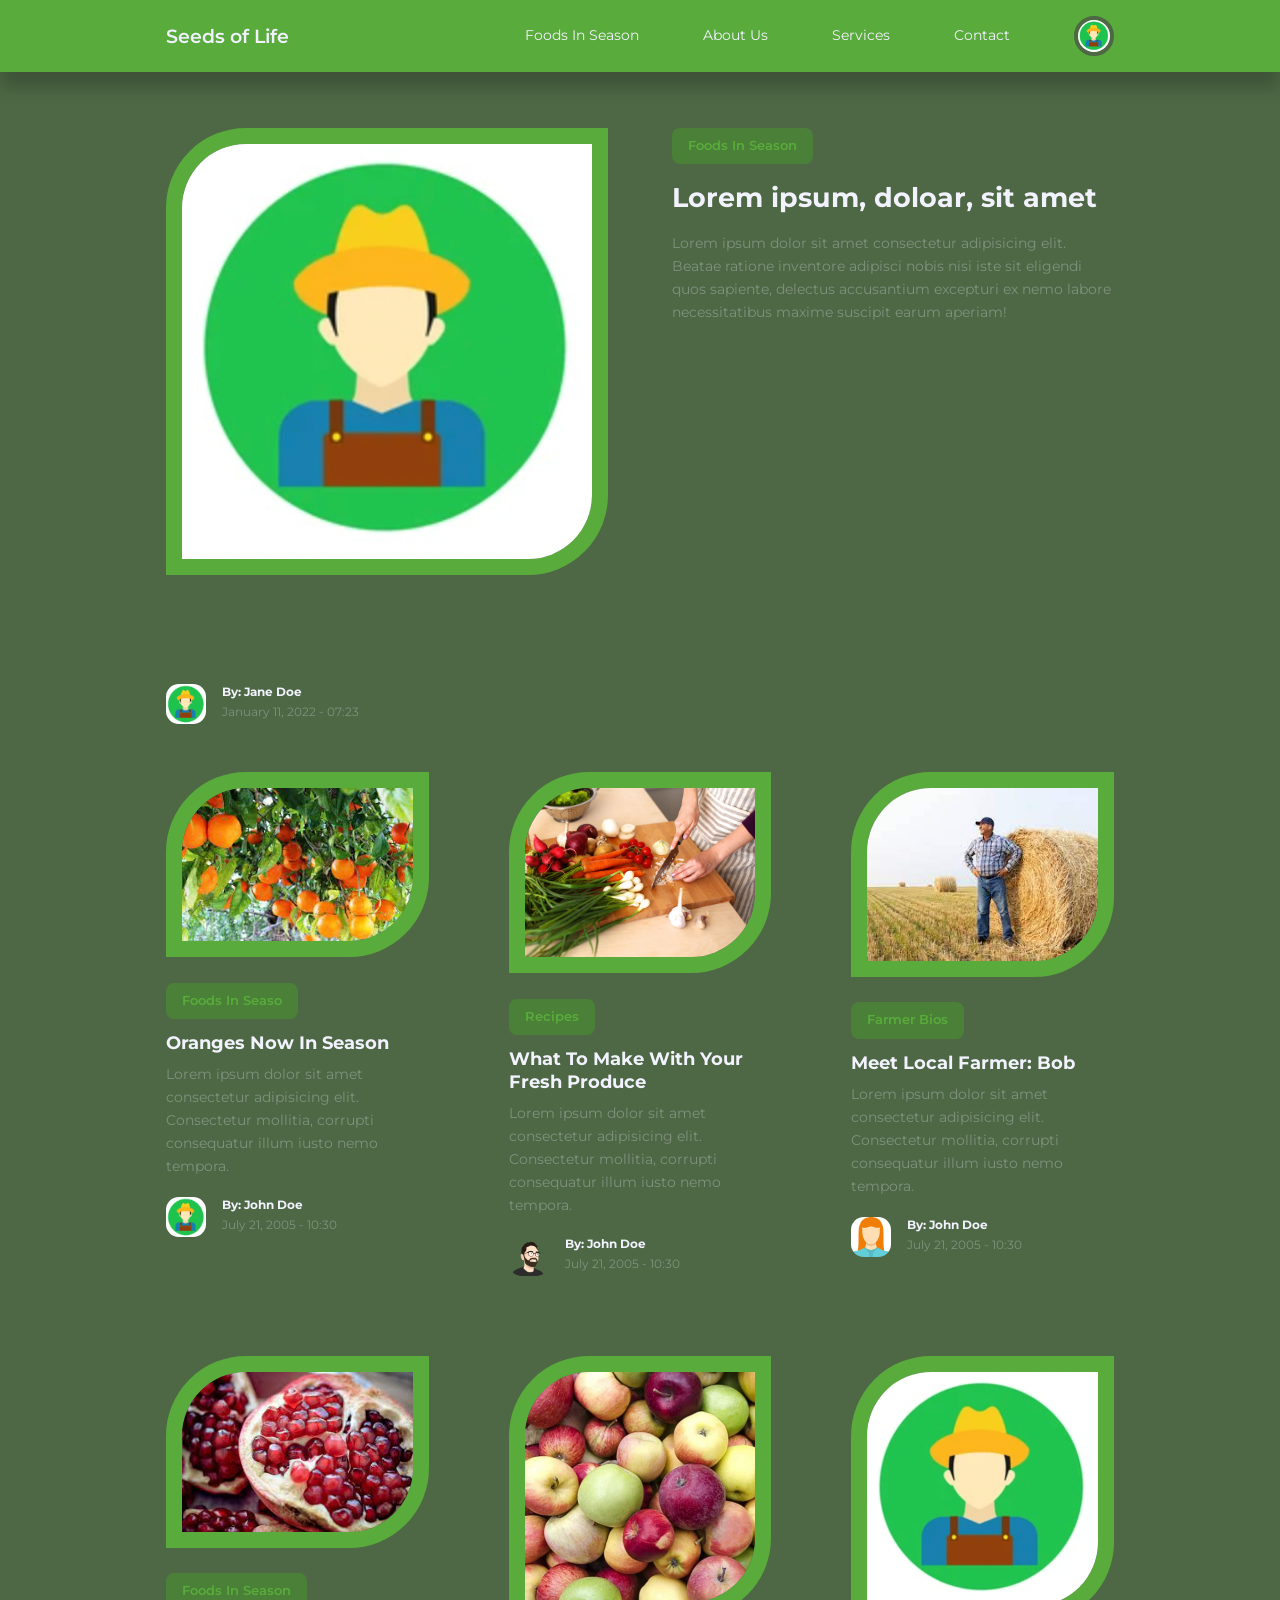
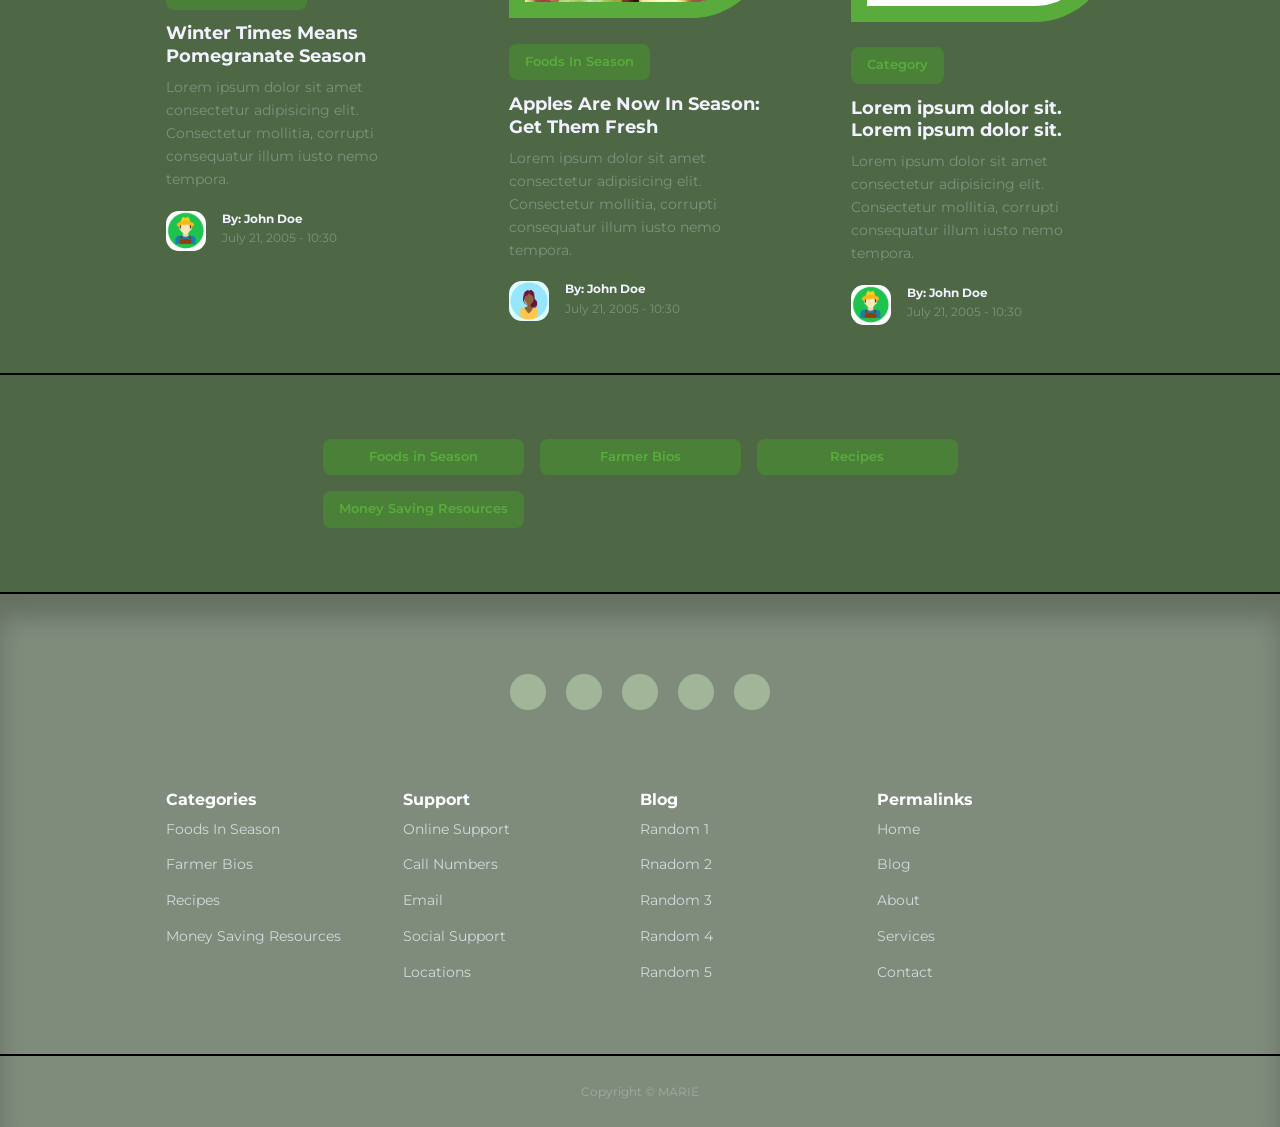
==== commit cecba1c3: "adding new images/titles to posts on index page" ====
--- a/index.html
+++ b/index.html
@@ -165,19 +165,19 @@
             </article>
             <article class="post">
                 <div class="post__thumbnail">
-                    <img src="./images/farmer1_avatar.png">
-                </div>
-                <div class="post__info">
-                    <a href="category-posts.html" class="category__button">Category</a>
-                    <h3 class="post_title">
-                        <a href="post.html">Lorem ipsum dolor sit. Lorem ipsum dolor sit. </a>
-                    </h3>
-                    <p class="post__body">
-                        Lorem ipsum dolor sit amet consectetur adipisicing elit. Consectetur mollitia, corrupti consequatur illum iusto nemo tempora.
-                    </p>
-                    <div class="post__author">
-                        <div class="post__author-avatar">
-                            <img src="./images/farmer1_avatar.png">
+                    <img src="./images/apples.jpg">
+                </div>
+                <div class="post__info">
+                    <a href="category-posts.html" class="category__button">Foods In Season</a>
+                    <h3 class="post_title">
+                        <a href="post.html"> Apples Are Now In Season: Get Them Fresh </a>
+                    </h3>
+                    <p class="post__body">
+                        Lorem ipsum dolor sit amet consectetur adipisicing elit. Consectetur mollitia, corrupti consequatur illum iusto nemo tempora.
+                    </p>
+                    <div class="post__author">
+                        <div class="post__author-avatar">
+                            <img src="./images/avatar4.jpg">
                         </div>
                         <div class="post__author-info">
                             <h5>By: John Doe </h5>
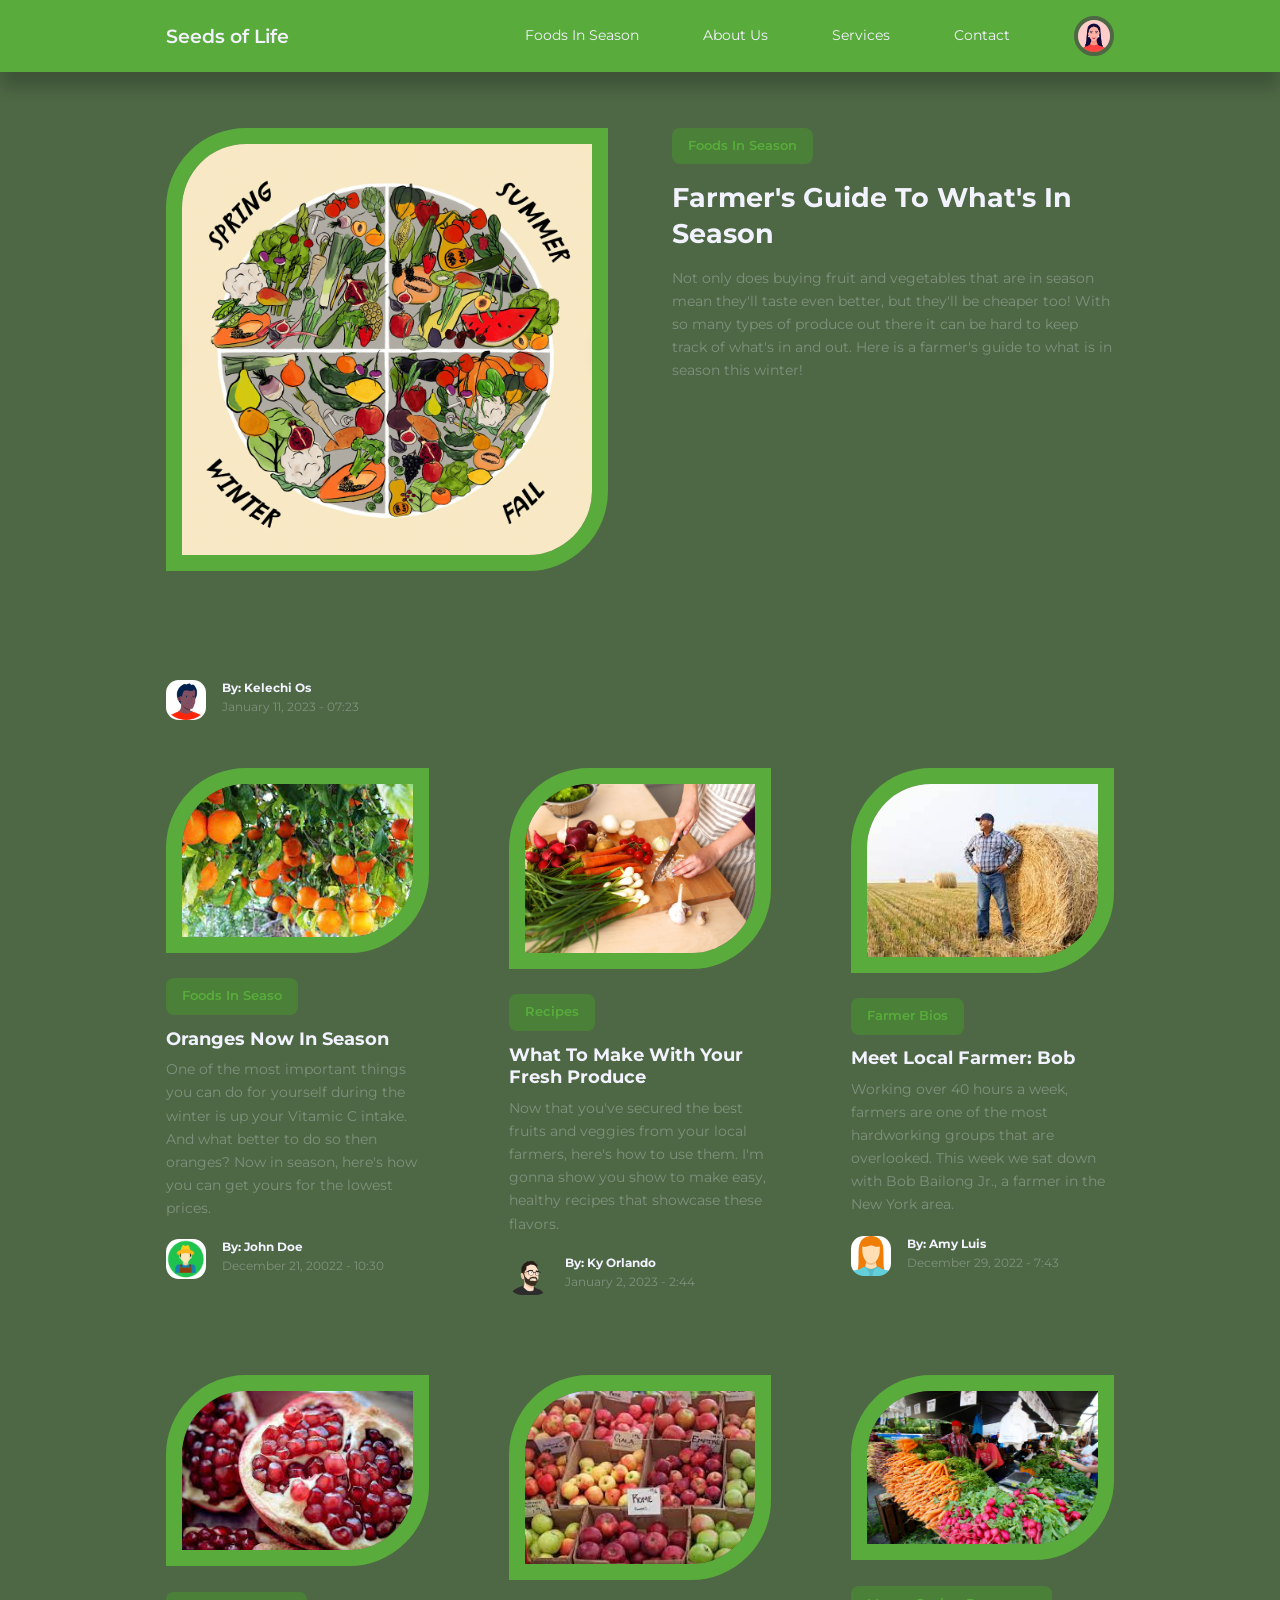
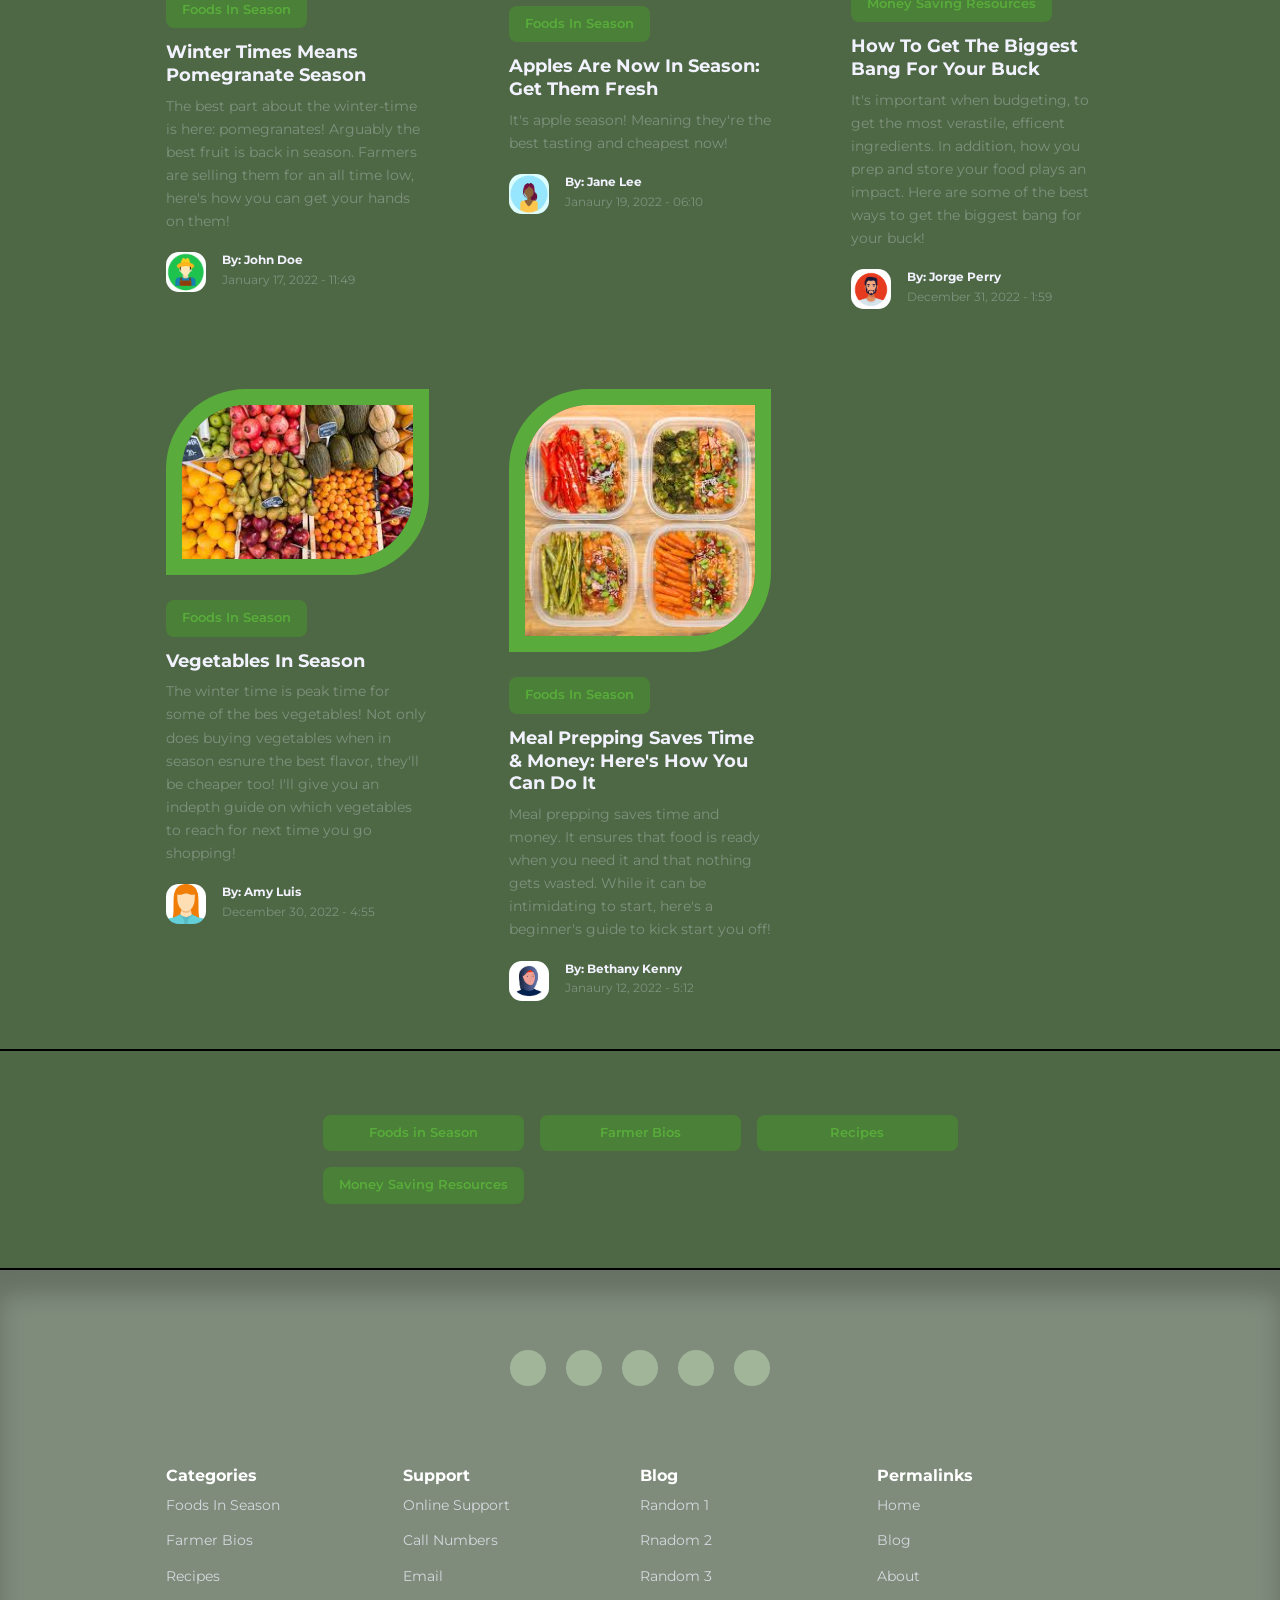
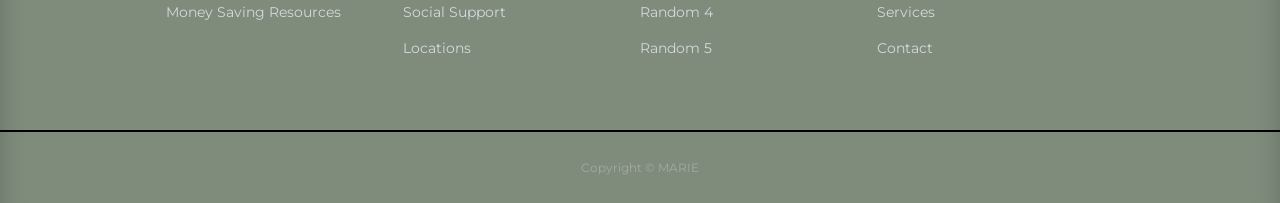
==== commit 4033f6a3: "added more pictures, text info to index page" ====
--- a/index.html
+++ b/index.html
@@ -22,7 +22,7 @@
                 <!-- <li><a href="signin.html">SignIn</a></li> -->
                 <li class="nav__profile">
                     <div class="avatar">
-                        <img src="./images/farmer1_avatar.png">
+                        <img src="./images/avatar8.jpg">
                     </div>
                     <ul>
                         <li><a href="dashboard.html">Dashboard</a></li>
@@ -40,21 +40,21 @@
     <section class="featured"> 
         <div class="container featured__container">
             <div class="post__thumbnail">
-                <img src="./images/farmer1_avatar.png">
+                <img src="./images/winter.jpg">
             </div>
                 <div class="post__info">
                     <a href="" class="category__button">Foods In Season</a>
-                    <h2 class="post__title"><a href="post.html"> Lorem ipsum, doloar, sit amet </a></h2>
+                    <h2 class="post__title"><a href="post.html"> Farmer's Guide To What's In Season</a></h2>
                     <p class="post_body">
-                        Lorem ipsum dolor sit amet consectetur adipisicing elit. Beatae ratione inventore adipisci nobis nisi iste sit eligendi quos sapiente, delectus accusantium excepturi ex nemo labore necessitatibus maxime suscipit earum aperiam!</p>
+                        Not only does buying fruit and vegetables that are in season mean they'll taste even better, but they'll be cheaper too! With so many types of produce out there it can be hard to keep track of what's in and out. Here is a farmer's guide to what is in season this winter! </p>
                 </div>
                 <div class="post__author">
                     <div class="post__author-avatar">
-                        <img src="./images/farmer1_avatar.png">
+                        <img src="./images/avatar7.png">
                     </div>
                     <div class="post__author-info">
-                        <h5>By: Jane Doe</h5>
-                        <small>January 11, 2022 - 07:23</small>
+                        <h5>By: Kelechi Os</h5>
+                        <small>January 11, 2023 - 07:23</small>
                     </div>
                 </div>
         </div>
@@ -73,7 +73,7 @@
                         <a href="post.html"> Oranges Now In Season </a>
                     </h3>
                     <p class="post__body">
-                        Lorem ipsum dolor sit amet consectetur adipisicing elit. Consectetur mollitia, corrupti consequatur illum iusto nemo tempora.
+                        One of the most important things you can do for yourself during the winter is up your Vitamic C intake. And what better to do so then oranges? Now in season, here's how you can get yours for the lowest prices.
                     </p>
                     <div class="post__author">
                         <div class="post__author-avatar">
@@ -82,7 +82,7 @@
                         <div class="post__author-info">
                             <h5>By: John Doe </h5>
                             <small>
-                                July 21, 2005 - 10:30
+                                December 21, 20022 - 10:30
                             </small>
                         </div>
                     </div>
@@ -98,116 +98,165 @@
                         <a href="post.html">What To Make With Your Fresh Produce </a>
                     </h3>
                     <p class="post__body">
-                        Lorem ipsum dolor sit amet consectetur adipisicing elit. Consectetur mollitia, corrupti consequatur illum iusto nemo tempora.
+                        Now that you've secured the best fruits and veggies from your local farmers, here's how to use them. I'm gonna show you show to make easy, healthy recipes that showcase these flavors.
                     </p>
                     <div class="post__author">
                         <div class="post__author-avatar">
                             <img src="./images/avatar2.png">
                         </div>
                         <div class="post__author-info">
+                            <h5>By: Ky Orlando </h5>
+                            <small>
+                                January 2, 2023 - 2:44
+                            </small>
+                        </div>
+                    </div>
+                </div>
+            </article>
+            <article class="post">
+                <div class="post__thumbnail">
+                    <img src="./images/farmer1.jpg">
+                </div>
+                <div class="post__info">
+                    <a href="category-posts.html" class="category__button">Farmer Bios</a>
+                    <h3 class="post_title">
+                        <a href="post.html"> Meet Local Farmer: Bob </a>
+                    </h3>
+                    <p class="post__body">
+                        Working over 40 hours a week, farmers are one of the most hardworking groups that are overlooked. This week we sat down with Bob Bailong Jr., a farmer in the New York area. 
+                    </p>
+                    <div class="post__author">
+                        <div class="post__author-avatar">
+                            <img src="./images/avatar3.jpg">
+                        </div>
+                        <div class="post__author-info">
+                            <h5>By: Amy Luis </h5>
+                            <small>
+                                December 29, 2022 - 7:43
+                            </small>
+                        </div>
+                    </div>
+                </div>
+            </article>
+            <article class="post">
+                <div class="post__thumbnail">
+                    <img src="./images/pomegranate.jpg">
+                </div>
+                <div class="post__info">
+                    <a href="category-posts.html" class="category__button">Foods In Season</a>
+                    <h3 class="post_title">
+                        <a href="post.html">Winter Times Means Pomegranate Season </a>
+                    </h3>
+                    <p class="post__body">
+                        The best part about the winter-time is here: pomegranates! Arguably the best fruit is back in season. Farmers are selling them for an all time low, here's how you can get your hands on them!
+                    </p>
+                    <div class="post__author">
+                        <div class="post__author-avatar">
+                            <img src="./images/farmer1_avatar.png">
+                        </div>
+                        <div class="post__author-info">
                             <h5>By: John Doe </h5>
                             <small>
-                                July 21, 2005 - 10:30
-                            </small>
-                        </div>
-                    </div>
-                </div>
-            </article>
-            <article class="post">
-                <div class="post__thumbnail">
-                    <img src="./images/farmer1.jpg">
-                </div>
-                <div class="post__info">
-                    <a href="category-posts.html" class="category__button">Farmer Bios</a>
-                    <h3 class="post_title">
-                        <a href="post.html"> Meet Local Farmer: Bob </a>
-                    </h3>
-                    <p class="post__body">
-                        Lorem ipsum dolor sit amet consectetur adipisicing elit. Consectetur mollitia, corrupti consequatur illum iusto nemo tempora.
+                                January 17, 2022 - 11:49
+                            </small>
+                        </div>
+                    </div>
+                </div>
+            </article>
+            <article class="post">
+                <div class="post__thumbnail">
+                    <img src="./images/apples.jpg">
+                </div>
+                <div class="post__info">
+                    <a href="category-posts.html" class="category__button">Foods In Season</a>
+                    <h3 class="post_title">
+                        <a href="post.html"> Apples Are Now In Season: Get Them Fresh </a>
+                    </h3>
+                    <p class="post__body">
+                        It's apple season! Meaning they're the best tasting and cheapest now! 
+                    </p>
+                    <div class="post__author">
+                        <div class="post__author-avatar">
+                            <img src="./images/avatar4.jpg">
+                        </div>
+                        <div class="post__author-info">
+                            <h5>By: Jane Lee </h5>
+                            <small>
+                                Janaury 19, 2022 - 06:10
+                            </small>
+                        </div>
+                    </div>
+                </div>
+            </article><article class="post">
+                <div class="post__thumbnail">
+                    <img src="./images/farmersmarket.jpg">
+                </div>
+                <div class="post__info">
+                    <a href="category-posts.html" class="category__button">Money Saving Resources</a>
+                    <h3 class="post_title">
+                        <a href="post.html">How To Get The Biggest Bang For Your Buck</a>
+                    </h3>
+                    <p class="post__body">
+                        It's important when budgeting, to get the most verastile, efficent ingredients. In addition, how you prep and store your food plays an impact. Here are some of the best ways to get the biggest bang for your buck!
+                    </p>
+                    <div class="post__author">
+                        <div class="post__author-avatar">
+                            <img src="./images/avatar5.png">
+                        </div>
+                        <div class="post__author-info">
+                            <h5>By: Jorge Perry </h5>
+                            <small>
+                                December 31, 2022 - 1:59
+                            </small>
+                        </div>
+                    </div>
+                </div>
+            </article>
+            <article class="post">
+                <div class="post__thumbnail">
+                    <img src="./images/vegetables.jpg">
+                </div>
+                <div class="post__info">
+                    <a href="category-posts.html" class="category__button">Foods In Season</a>
+                    <h3 class="post_title">
+                        <a href="post.html">Vegetables In Season </a>
+                    </h3>
+                    <p class="post__body">
+                        The winter time is peak time for some of the bes vegetables! Not only does buying vegetables when in season esnure the best flavor, they'll be cheaper too! I'll give you an indepth guide on which vegetables to reach for next time you go shopping!
                     </p>
                     <div class="post__author">
                         <div class="post__author-avatar">
                             <img src="./images/avatar3.jpg">
                         </div>
                         <div class="post__author-info">
-                            <h5>By: John Doe </h5>
-                            <small>
-                                July 21, 2005 - 10:30
-                            </small>
-                        </div>
-                    </div>
-                </div>
-            </article>
-            <article class="post">
-                <div class="post__thumbnail">
-                    <img src="./images/pomegranate.jpg">
+                            <h5>By: Amy Luis </h5>
+                            <small>
+                                December 30, 2022 - 4:55
+                            </small>
+                        </div>
+                    </div>
+                </div>
+            </article>
+            <article class="post">
+                <div class="post__thumbnail">
+                    <img src="./images/mealprep.jpg">
                 </div>
                 <div class="post__info">
                     <a href="category-posts.html" class="category__button">Foods In Season</a>
                     <h3 class="post_title">
-                        <a href="post.html">Winter Times Means Pomegranate Season </a>
-                    </h3>
-                    <p class="post__body">
-                        Lorem ipsum dolor sit amet consectetur adipisicing elit. Consectetur mollitia, corrupti consequatur illum iusto nemo tempora.
-                    </p>
-                    <div class="post__author">
-                        <div class="post__author-avatar">
-                            <img src="./images/farmer1_avatar.png">
-                        </div>
-                        <div class="post__author-info">
-                            <h5>By: John Doe </h5>
-                            <small>
-                                July 21, 2005 - 10:30
-                            </small>
-                        </div>
-                    </div>
-                </div>
-            </article>
-            <article class="post">
-                <div class="post__thumbnail">
-                    <img src="./images/apples.jpg">
-                </div>
-                <div class="post__info">
-                    <a href="category-posts.html" class="category__button">Foods In Season</a>
-                    <h3 class="post_title">
-                        <a href="post.html"> Apples Are Now In Season: Get Them Fresh </a>
-                    </h3>
-                    <p class="post__body">
-                        Lorem ipsum dolor sit amet consectetur adipisicing elit. Consectetur mollitia, corrupti consequatur illum iusto nemo tempora.
-                    </p>
-                    <div class="post__author">
-                        <div class="post__author-avatar">
-                            <img src="./images/avatar4.jpg">
-                        </div>
-                        <div class="post__author-info">
-                            <h5>By: John Doe </h5>
-                            <small>
-                                July 21, 2005 - 10:30
-                            </small>
-                        </div>
-                    </div>
-                </div>
-            </article>
-            <article class="post">
-                <div class="post__thumbnail">
-                    <img src="./images/farmer1_avatar.png">
-                </div>
-                <div class="post__info">
-                    <a href="category-posts.html" class="category__button">Category</a>
-                    <h3 class="post_title">
-                        <a href="post.html">Lorem ipsum dolor sit. Lorem ipsum dolor sit. </a>
-                    </h3>
-                    <p class="post__body">
-                        Lorem ipsum dolor sit amet consectetur adipisicing elit. Consectetur mollitia, corrupti consequatur illum iusto nemo tempora.
-                    </p>
-                    <div class="post__author">
-                        <div class="post__author-avatar">
-                            <img src="./images/farmer1_avatar.png">
-                        </div>
-                        <div class="post__author-info">
-                            <h5>By: John Doe </h5>
-                            <small>
-                                July 21, 2005 - 10:30
+                        <a href="post.html">Meal Prepping Saves Time & Money: Here's How You Can Do It </a>
+                    </h3>
+                    <p class="post__body">
+                        Meal prepping saves time and money. It ensures that food is ready when you need it and that nothing gets wasted. While it can be intimidating to start, here's a beginner's guide to kick start you off!
+                    </p>
+                    <div class="post__author">
+                        <div class="post__author-avatar">
+                            <img src="./images/avatar6.jpg">
+                        </div>
+                        <div class="post__author-info">
+                            <h5>By: Bethany Kenny </h5>
+                            <small>
+                                Janaury 12, 2022 - 5:12
                             </small>
                         </div>
                     </div>
--- a/style.css
+++ b/style.css
@@ -58,6 +58,10 @@
 
 }
 
+.section__extra-margin {
+    margin-top: 7rem;
+}
+
 h1, h2, h3, h4, h5 {
     color: var(--color-white);
     line-height: 1.3;
@@ -426,6 +430,10 @@
 .alert__message.success {
     background-color: var(--color-primary-variant);
     color: var(--color-green);
+}
+
+.alert__message.lg {
+    text-align: center;
 }
 
 form {
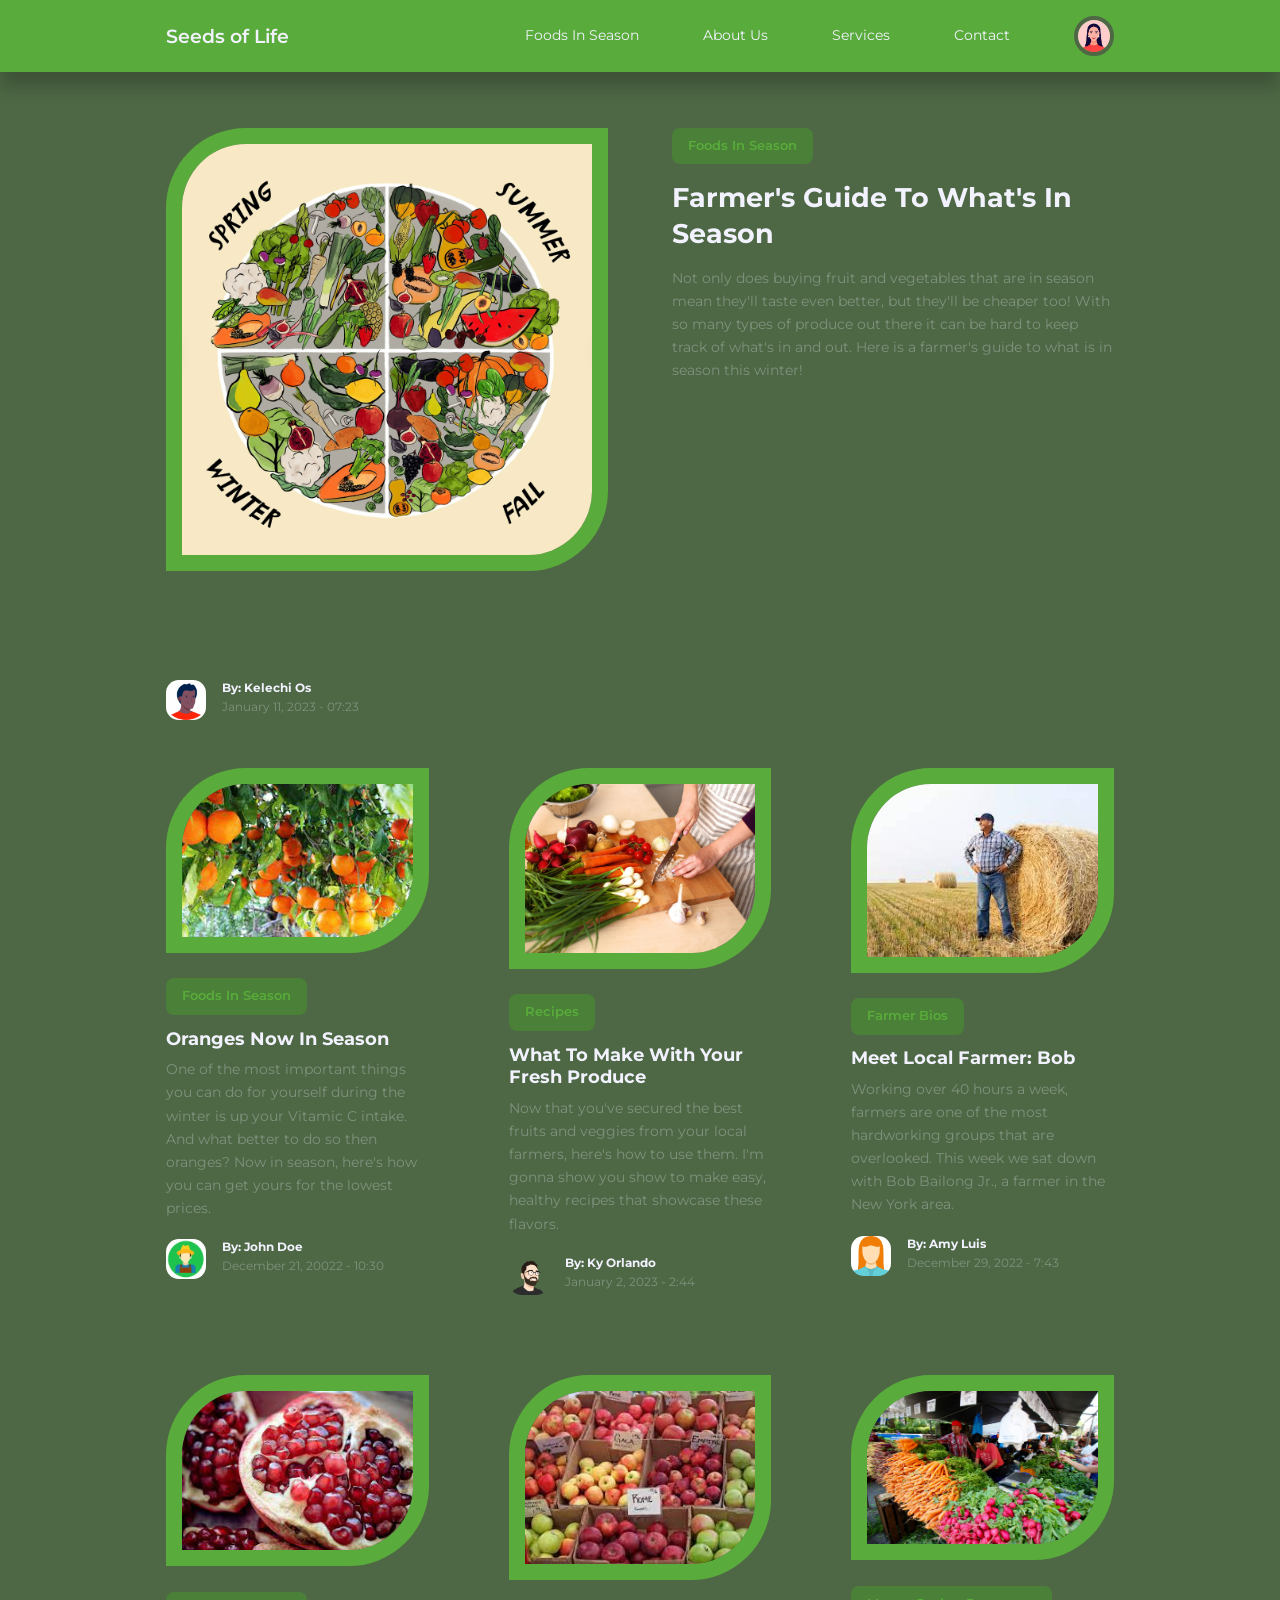
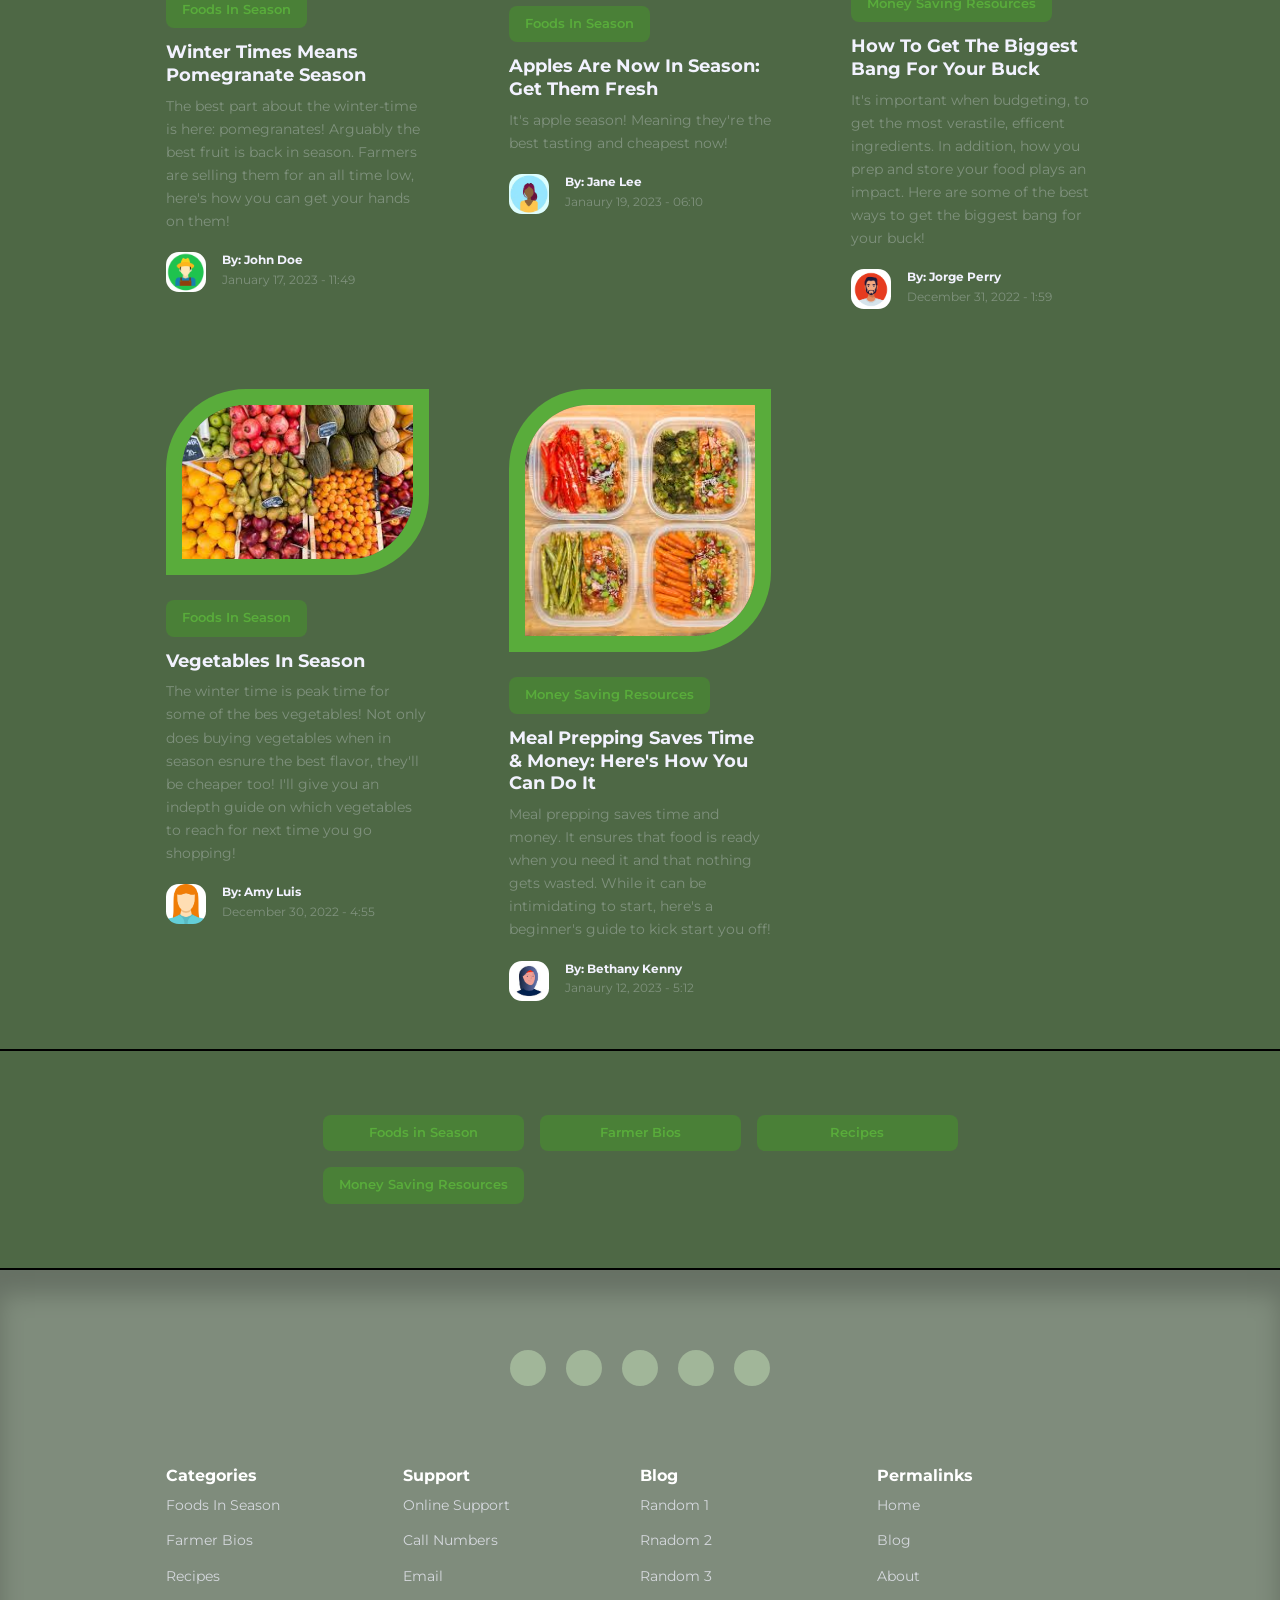
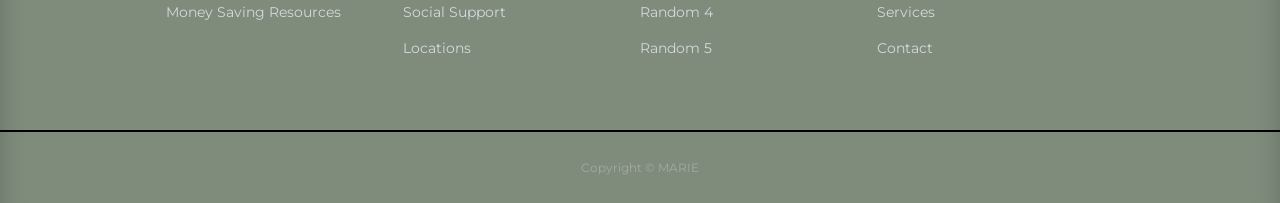
==== commit e9dfe56c: "adding some body" ====
--- a/index.html
+++ b/index.html
@@ -43,7 +43,7 @@
                 <img src="./images/winter.jpg">
             </div>
                 <div class="post__info">
-                    <a href="" class="category__button">Foods In Season</a>
+                    <a href="blog.html" class="category__button">Foods In Season</a>
                     <h2 class="post__title"><a href="post.html"> Farmer's Guide To What's In Season</a></h2>
                     <p class="post_body">
                         Not only does buying fruit and vegetables that are in season mean they'll taste even better, but they'll be cheaper too! With so many types of produce out there it can be hard to keep track of what's in and out. Here is a farmer's guide to what is in season this winter! </p>
@@ -68,7 +68,7 @@
                     <img src="./images/oranges.jpg">
                 </div>
                 <div class="post__info">
-                    <a href="category-posts.html" class="category__button">Foods In Seaso</a>
+                    <a href="category-posts.html" class="category__button">Foods In Season</a>
                     <h3 class="post_title">
                         <a href="post.html"> Oranges Now In Season </a>
                     </h3>
@@ -157,7 +157,7 @@
                         <div class="post__author-info">
                             <h5>By: John Doe </h5>
                             <small>
-                                January 17, 2022 - 11:49
+                                January 17, 2023 - 11:49
                             </small>
                         </div>
                     </div>
@@ -182,12 +182,13 @@
                         <div class="post__author-info">
                             <h5>By: Jane Lee </h5>
                             <small>
-                                Janaury 19, 2022 - 06:10
-                            </small>
-                        </div>
-                    </div>
-                </div>
-            </article><article class="post">
+                                Janaury 19, 2023 - 06:10
+                            </small>
+                        </div>
+                    </div>
+                </div>
+            </article>
+            <article class="post">
                 <div class="post__thumbnail">
                     <img src="./images/farmersmarket.jpg">
                 </div>
@@ -242,7 +243,7 @@
                     <img src="./images/mealprep.jpg">
                 </div>
                 <div class="post__info">
-                    <a href="category-posts.html" class="category__button">Foods In Season</a>
+                    <a href="category-posts.html" class="category__button">Money Saving Resources</a>
                     <h3 class="post_title">
                         <a href="post.html">Meal Prepping Saves Time & Money: Here's How You Can Do It </a>
                     </h3>
@@ -256,7 +257,7 @@
                         <div class="post__author-info">
                             <h5>By: Bethany Kenny </h5>
                             <small>
-                                Janaury 12, 2022 - 5:12
+                                Janaury 12, 2023 - 5:12
                             </small>
                         </div>
                     </div>
